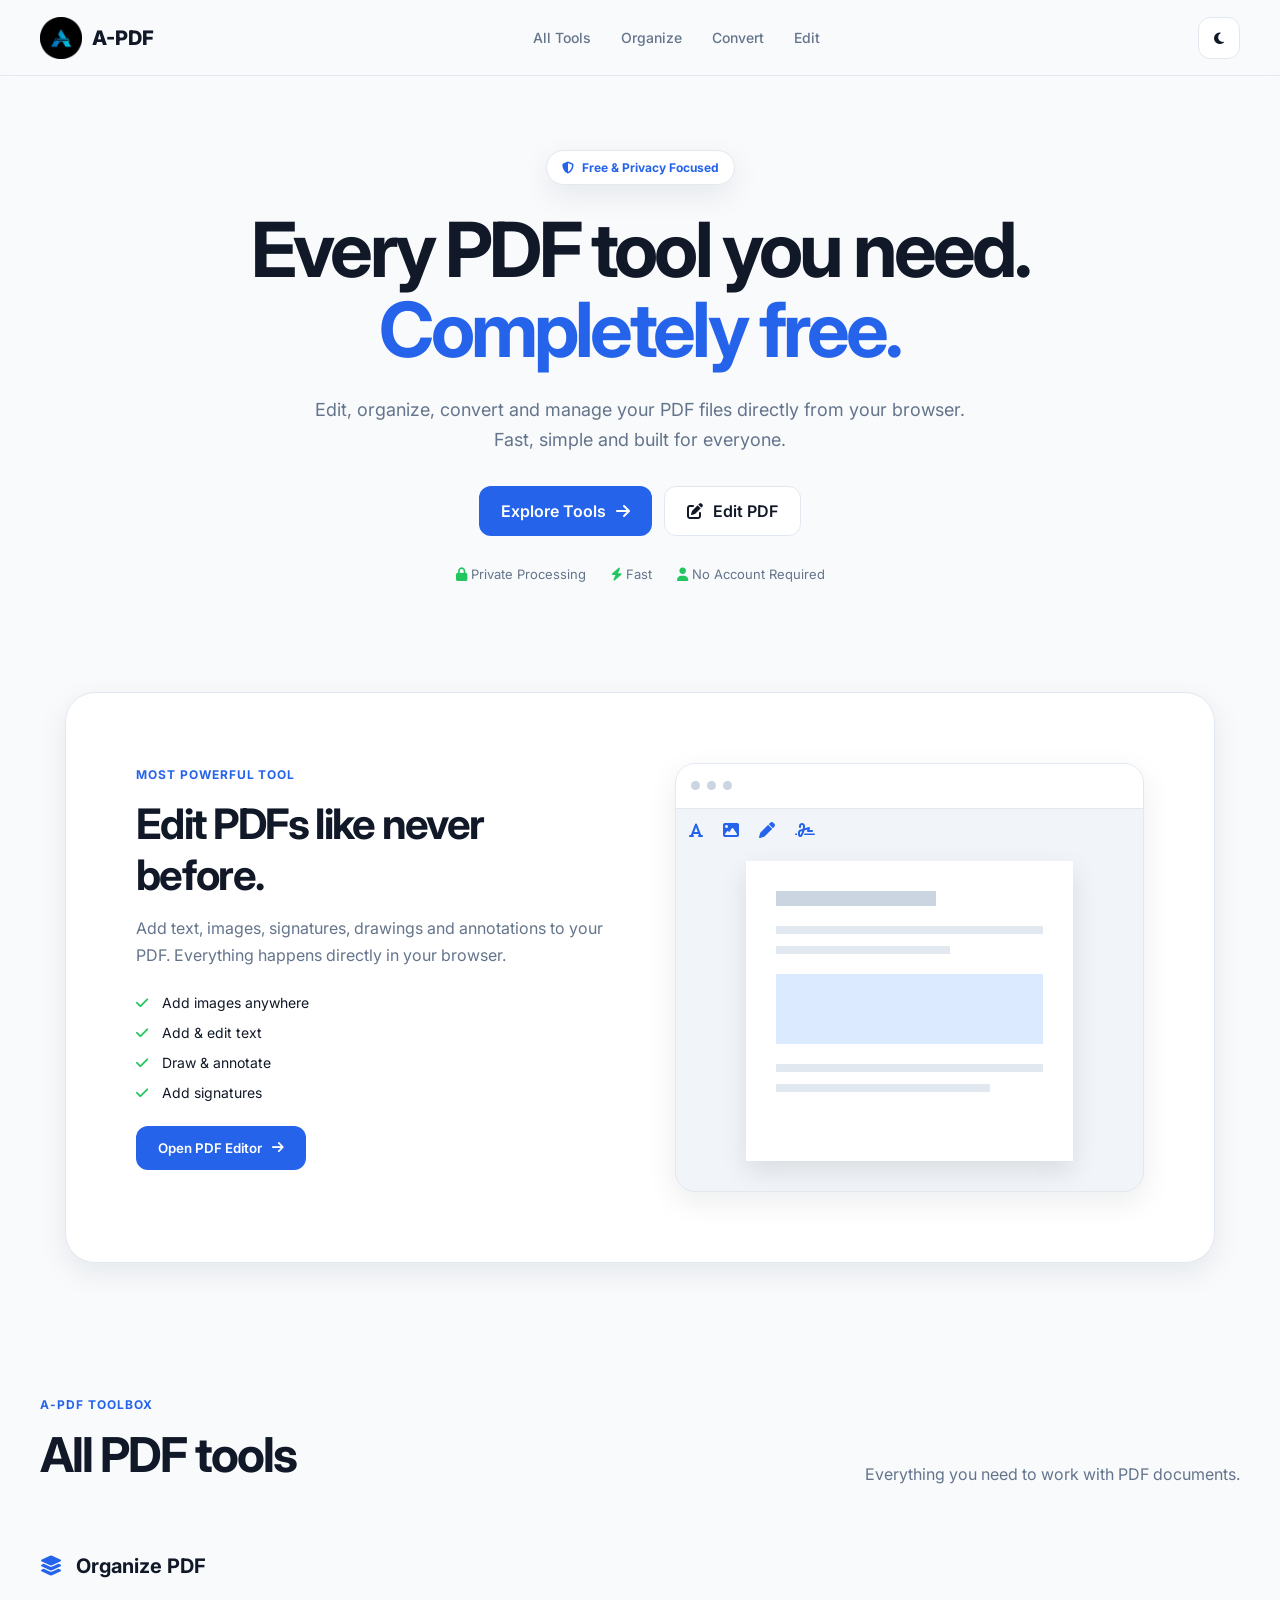
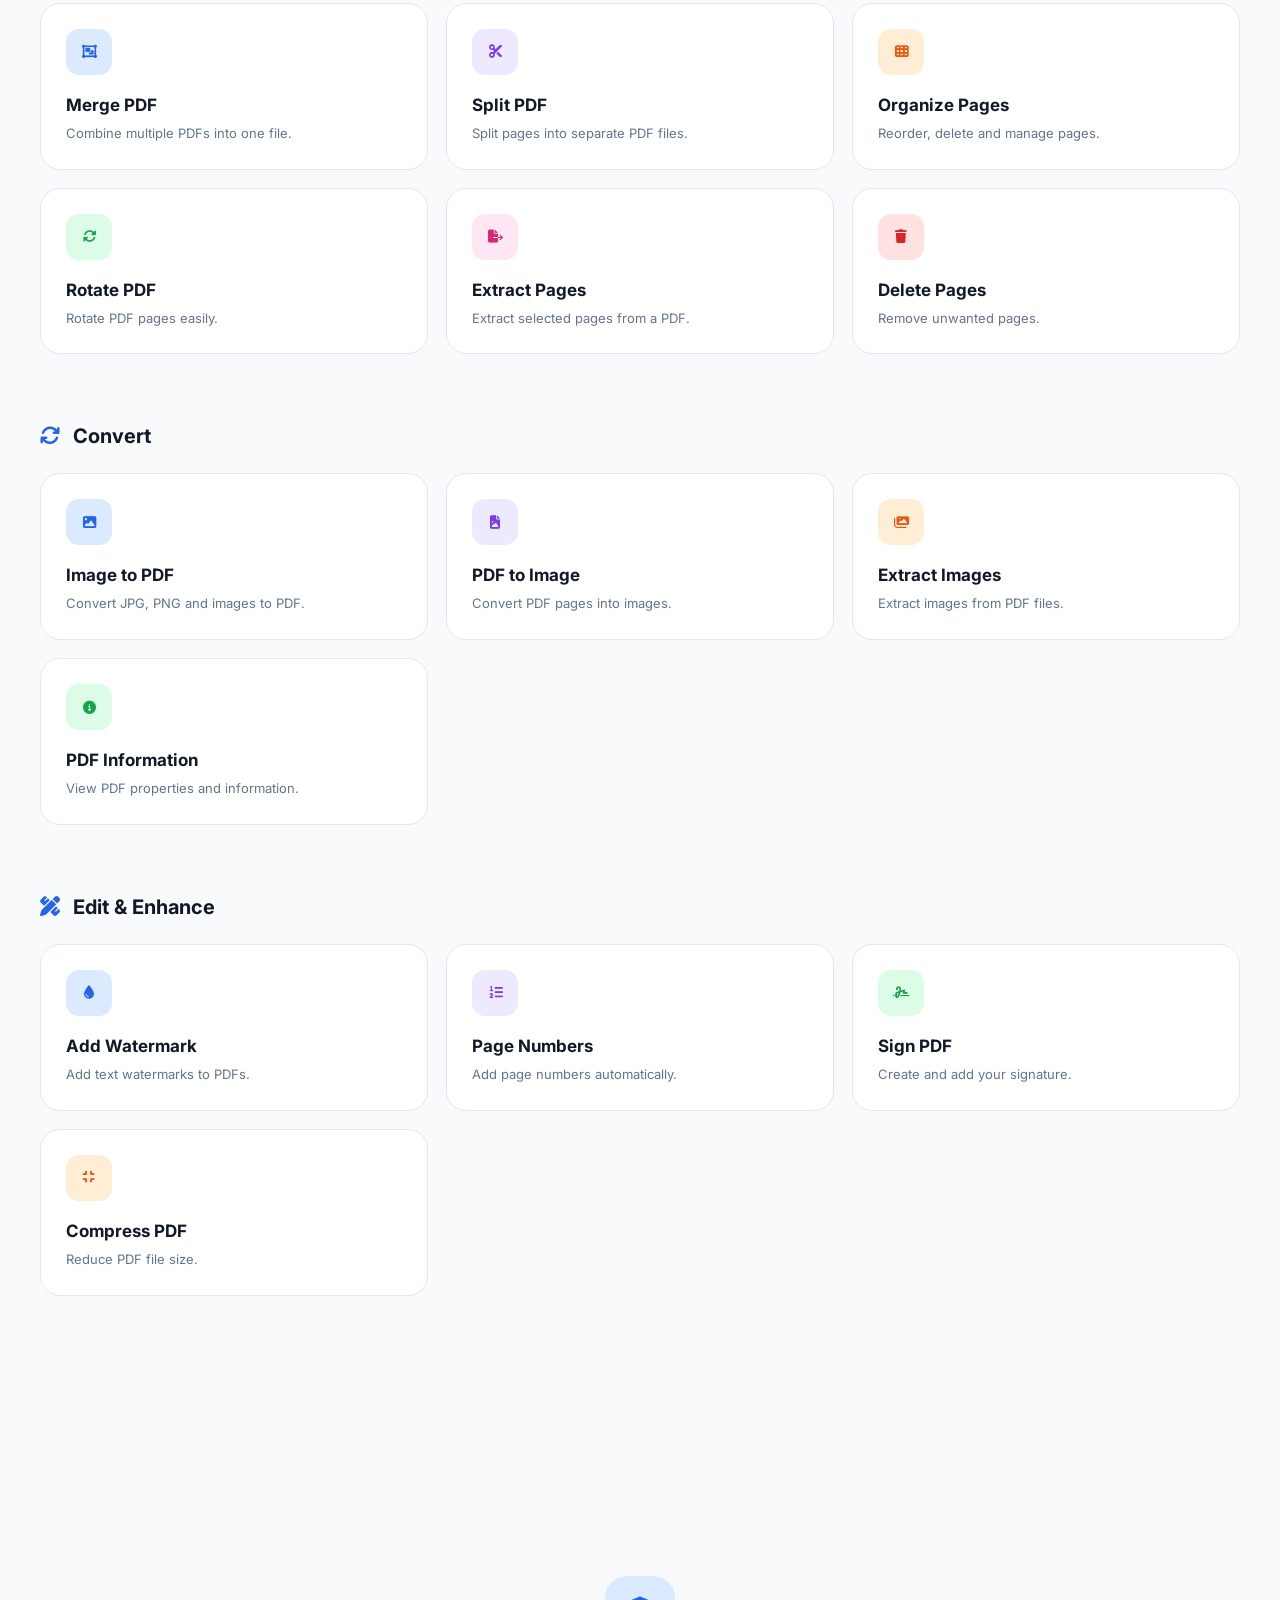
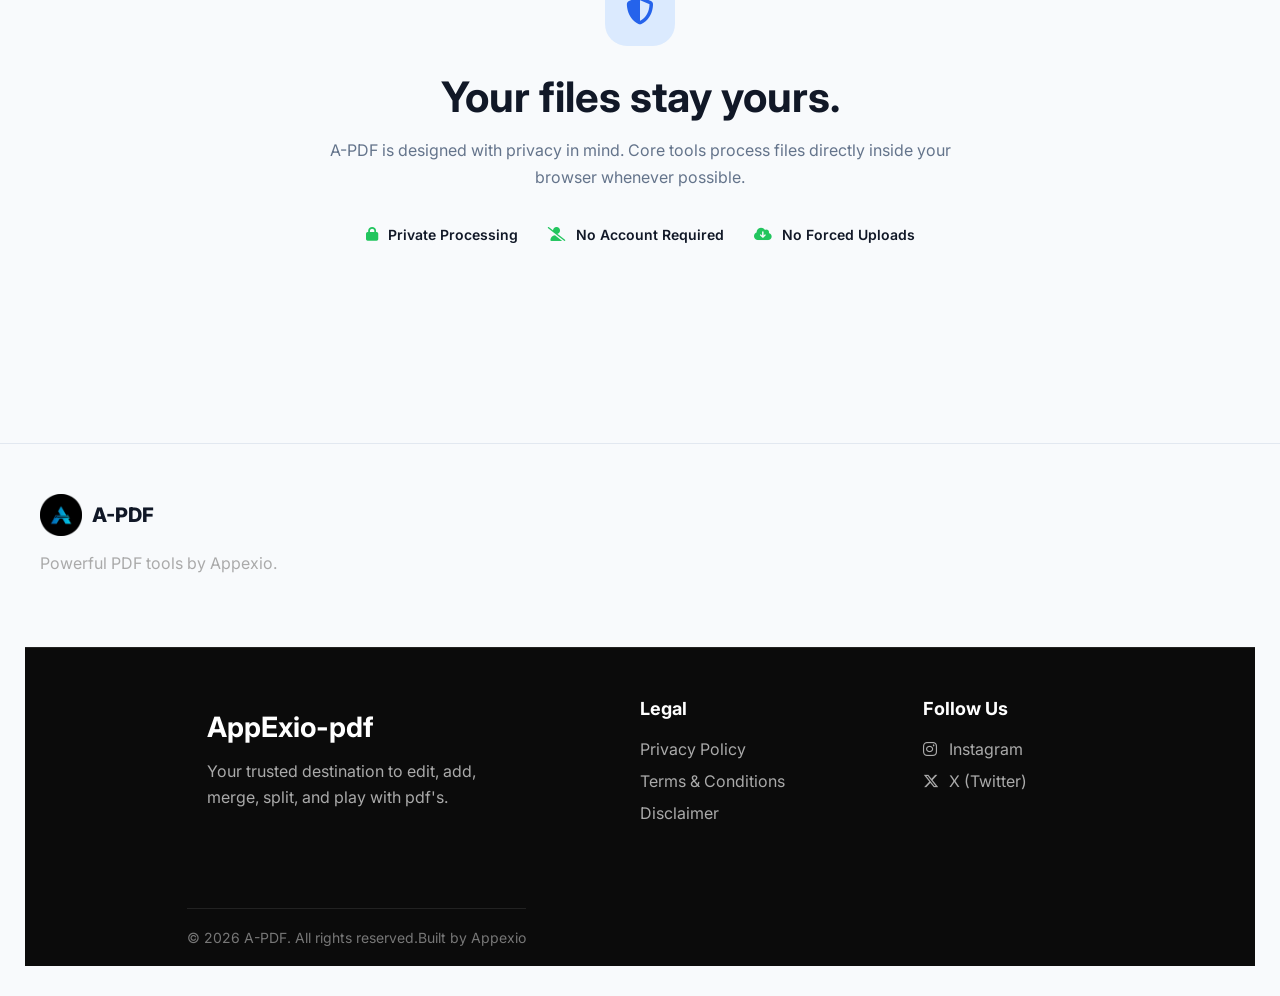
==== index.html @ 7433a139 "Update index.html" ====
<!DOCTYPE html>
<html lang="en">
<head>
  <meta charset="UTF-8">
  <meta name="viewport" content="width=device-width, initial-scale=1.0">

  <title>A-PDF — Free Online PDF Tools</title>
  <link rel="icon" type="image/png" href="logo.png">
  <meta name="description" content="A-PDF by Appexio. Free, fast and private PDF tools to edit, merge, split, convert and organize PDFs.A fully organized and optimized free pdf editor, organize, add, delete pages, merge, extract pdfs.">

  <link rel="preconnect" href="https://fonts.googleapis.com">
  <link rel="preconnect" href="https://fonts.gstatic.com" crossorigin>
  <link href="https://fonts.googleapis.com/css2?family=Inter:wght@400;500;600;700;800&display=swap" rel="stylesheet">

  <link rel="stylesheet" href="style.css">

  <!-- Icons -->
  <link rel="stylesheet"
    href="https://cdnjs.cloudflare.com/ajax/libs/font-awesome/6.5.2/css/all.min.css">
</head>

<body>

  <!-- NAVBAR -->
  <header class="navbar">
    <a href="#" class="logo">
      <img src="logo.png" alt="A-PDF Logo" class="logo-image">
     <span>A-PDF</span>
    </a>

    <nav class="nav-links">
      <a href="#tools">All Tools</a>
      <a href="#organize">Organize</a>
      <a href="#convert">Convert</a>
      <a href="#edit">Edit</a>
    </nav>

    <button class="theme-btn" id="themeBtn" aria-label="Toggle theme">
      <i class="fa-solid fa-moon"></i>
    </button>
  </header>


  <!-- HERO -->
  <main>

    <section class="hero">
      <div class="hero-badge">
        <i class="fa-solid fa-shield-halved"></i>
        Free & Privacy Focused
      </div>

      <h1>Every PDF tool you need.<br><span>Completely free.</span></h1>

      <p>
        Edit, organize, convert and manage your PDF files directly from your browser.
        Fast, simple and built for everyone.
      </p>

      <div class="hero-buttons">
        <a href="#tools" class="btn btn-primary">
          Explore Tools <i class="fa-solid fa-arrow-right"></i>
        </a>

        <a href="#editor" class="btn btn-secondary">
          <i class="fa-solid fa-pen-to-square"></i>
          Edit PDF
        </a>
      </div>

      <div class="trust-row">
        <span><i class="fa-solid fa-lock"></i> Private Processing</span>
        <span><i class="fa-solid fa-bolt"></i> Fast</span>
        <span><i class="fa-solid fa-user"></i> No Account Required</span>
      </div>
    </section>


    <!-- FEATURED EDITOR -->
    <section class="featured" id="editor">

      <div class="featured-content">
        <div class="section-tag">MOST POWERFUL TOOL</div>

        <h2>Edit PDFs like never before.</h2>

        <p>
          Add text, images, signatures, drawings and annotations to your PDF.
          Everything happens directly in your browser.
        </p>

        <ul>
          <li><i class="fa-solid fa-check"></i> Add images anywhere</li>
          <li><i class="fa-solid fa-check"></i> Add & edit text</li>
          <li><i class="fa-solid fa-check"></i> Draw & annotate</li>
          <li><i class="fa-solid fa-check"></i> Add signatures</li>
        </ul>

        <button class="btn btn-primary tool-button" data-tool="editor">
          Open PDF Editor
          <i class="fa-solid fa-arrow-right"></i>
        </button>
      </div>

      <div class="editor-preview">
        <div class="fake-window">
          <div class="window-top">
            <span></span><span></span><span></span>
          </div>

          <div class="fake-toolbar">
            <i class="fa-solid fa-font"></i>
            <i class="fa-solid fa-image"></i>
            <i class="fa-solid fa-pen"></i>
            <i class="fa-solid fa-signature"></i>
          </div>

          <div class="fake-paper">
            <div class="paper-title"></div>
            <div class="paper-line"></div>
            <div class="paper-line short"></div>
            <div class="fake-image"></div>
            <div class="paper-line"></div>
            <div class="paper-line medium"></div>
          </div>
        </div>
      </div>

    </section>


    <!-- ALL TOOLS -->
    <section class="tools-section" id="tools">

      <div class="section-heading">
        <div>
          <div class="section-tag">A-PDF TOOLBOX</div>
          <h2>All PDF tools</h2>
        </div>

        <p>Everything you need to work with PDF documents.</p>
      </div>


      <!-- ORGANIZE -->
      <div class="tool-category" id="organize">
        <h3><i class="fa-solid fa-layer-group"></i> Organize PDF</h3>

        <div class="tools-grid">

          <button class="tool-card" data-tool="merge">
            <div class="tool-icon blue"><i class="fa-solid fa-object-group"></i></div>
            <h4>Merge PDF</h4>
            <p>Combine multiple PDFs into one file.</p>
          </button>

          <button class="tool-card" data-tool="split">
            <div class="tool-icon purple"><i class="fa-solid fa-scissors"></i></div>
            <h4>Split PDF</h4>
            <p>Split pages into separate PDF files.</p>
          </button>

          <button class="tool-card" data-tool="organize">
            <div class="tool-icon orange"><i class="fa-solid fa-table-cells"></i></div>
            <h4>Organize Pages</h4>
            <p>Reorder, delete and manage pages.</p>
          </button>

          <button class="tool-card" data-tool="rotate">
            <div class="tool-icon green"><i class="fa-solid fa-rotate"></i></div>
            <h4>Rotate PDF</h4>
            <p>Rotate PDF pages easily.</p>
          </button>

          <button class="tool-card" data-tool="extract">
            <div class="tool-icon pink"><i class="fa-solid fa-file-export"></i></div>
            <h4>Extract Pages</h4>
            <p>Extract selected pages from a PDF.</p>
          </button>

          <button class="tool-card" data-tool="delete">
            <div class="tool-icon red"><i class="fa-solid fa-trash"></i></div>
            <h4>Delete Pages</h4>
            <p>Remove unwanted pages.</p>
          </button>

        </div>
      </div>


      <!-- CONVERT -->
      <div class="tool-category" id="convert">
        <h3><i class="fa-solid fa-arrows-rotate"></i> Convert</h3>

        <div class="tools-grid">

          <button class="tool-card" data-tool="images-to-pdf">
            <div class="tool-icon blue"><i class="fa-solid fa-image"></i></div>
            <h4>Image to PDF</h4>
            <p>Convert JPG, PNG and images to PDF.</p>
          </button>

          <button class="tool-card" data-tool="pdf-to-image">
            <div class="tool-icon purple"><i class="fa-solid fa-file-image"></i></div>
            <h4>PDF to Image</h4>
            <p>Convert PDF pages into images.</p>
          </button>

          <button class="tool-card" data-tool="extract-images">
            <div class="tool-icon orange"><i class="fa-solid fa-images"></i></div>
            <h4>Extract Images</h4>
            <p>Extract images from PDF files.</p>
          </button>

          <button class="tool-card" data-tool="metadata">
            <div class="tool-icon green"><i class="fa-solid fa-circle-info"></i></div>
            <h4>PDF Information</h4>
            <p>View PDF properties and information.</p>
          </button>

        </div>
      </div>


      <!-- EDIT -->
      <div class="tool-category" id="edit">
        <h3><i class="fa-solid fa-pen-ruler"></i> Edit & Enhance</h3>

        <div class="tools-grid">

          <button class="tool-card" data-tool="watermark">
            <div class="tool-icon blue"><i class="fa-solid fa-droplet"></i></div>
            <h4>Add Watermark</h4>
            <p>Add text watermarks to PDFs.</p>
          </button>

          <button class="tool-card" data-tool="page-numbers">
            <div class="tool-icon purple"><i class="fa-solid fa-list-ol"></i></div>
            <h4>Page Numbers</h4>
            <p>Add page numbers automatically.</p>
          </button>

          <button class="tool-card" data-tool="sign">
            <div class="tool-icon green"><i class="fa-solid fa-signature"></i></div>
            <h4>Sign PDF</h4>
            <p>Create and add your signature.</p>
          </button>

          <button class="tool-card" data-tool="compress">
            <div class="tool-icon orange"><i class="fa-solid fa-compress"></i></div>
            <h4>Compress PDF</h4>
            <p>Reduce PDF file size.</p>
          </button>

        </div>
      </div>

    </section>


    <!-- PRIVACY -->
    <section class="privacy">

      <div class="privacy-icon">
        <i class="fa-solid fa-shield-halved"></i>
      </div>

      <h2>Your files stay yours.</h2>

      <p>
        A-PDF is designed with privacy in mind. Core tools process files
        directly inside your browser whenever possible.
      </p>

      <div class="privacy-items">
        <div>
          <i class="fa-solid fa-lock"></i>
          <span>Private Processing</span>
        </div>

        <div>
          <i class="fa-solid fa-user-slash"></i>
          <span>No Account Required</span>
        </div>

        <div>
          <i class="fa-solid fa-cloud-arrow-down"></i>
          <span>No Forced Uploads</span>
        </div>
      </div>

    </section>


  </main>


  <!-- FOOTER -->
  <footer>

    <div class="footer-brand">
      <div class="logo">
        <img src="logo.png" alt="A-PDF Logo" class="logo-image">
     <span>A-PDF</span>
      </div>

      <p>Powerful PDF tools by Appexio.</p>
    </div>

    <footer class="site-footer">
  <div class="footer-container">

    <!-- Brand -->
    <div class="footer-brand">
      <h2>AppExio-pdf</h2>
      <p>Your trusted destination to edit, add, merge, split, and play with pdf's.</p>
    </div>

    <!-- Legal -->
    <div class="footer-column">
      <h3>Legal</h3>
      <a href="privacy.html">Privacy Policy</a>
      <a href="terms.html">Terms & Conditions</a>
      <a href="disclaimer.html">Disclaimer</a>
    </div>

    <!-- Social -->
    <div class="footer-column">
      <h3>Follow Us</h3>
      <a href="https://instagram.com/appexio.web" target="_blank">
        <i class="fa-brands fa-instagram"></i> Instagram
      </a>

      <a href="https://x.com/appexioweb" target="_blank">
        <i class="fa-brands fa-x-twitter"></i> X (Twitter)
      </a>
      
    </div>

    <div class="footer-bottom">
      <span>© 2026 A-PDF. All rights reserved.</span>
      <span>Built by Appexio</span>
    </div>

  </footer>
  

  <script src="script.js"></script>

    <style>/* =========================
   FOOTER
========================= */

.site-footer {
  background: #0b0b0b;
  color: white;
  padding: 50px 8% 20px;
  margin-top: 70px;
  border-top: 1px solid #222;
}

.footer-container {
  display: grid;
  grid-template-columns: 2fr 1fr 1fr;
  gap: 50px;
  max-width: 1200px;
  margin: auto;
}

.footer-brand h2 {
  font-size: 28px;
  margin-bottom: 12px;
}

.footer-brand p {
  color: #aaa;
  line-height: 1.6;
  max-width: 300px;
}

.footer-column {
  display: flex;
  flex-direction: column;
  gap: 12px;
}

.footer-column h3 {
  font-size: 18px;
  margin-bottom: 8px;
}

.footer-column a {
  color: #aaa;
  text-decoration: none;
  transition: 0.3s;
}

.footer-column a:hover {
  color: #ffffff;
  transform: translateX(4px);
}

.footer-column i {
  width: 22px;
}

.footer-bottom {
  border-top: 1px solid #222;
  margin-top: 35px;
  padding-top: 20px;
  text-align: center;
  color: #777;
  font-size: 14px;
}

/* Mobile Responsive */
@media (max-width: 768px) {
  .site-footer {
    padding: 40px 25px 20px;
  }

  .footer-container {
    grid-template-columns: 1fr;
    gap: 35px;
  }
}
    </style>

</body>
</html>
---- style.css ----
:root {
  --bg: #f8fafc;
  --surface: #ffffff;
  --surface-2: #f1f5f9;
  --text: #111827;
  --muted: #64748b;
  --border: #e2e8f0;
  --primary: #2563eb;
  --primary-dark: #1d4ed8;
  --shadow: 0 10px 30px rgba(15, 23, 42, 0.08);
}

.logo-image {
  width: 42px;
  height: 42px;
  object-fit: contain;
  display: block;
  border-radius: 10px;
}

body.dark {
  --bg: #0b1120;
  --surface: #111827;
  --surface-2: #172033;
  --text: #f8fafc;
  --muted: #94a3b8;
  --border: #263244;
  --primary: #3b82f6;
  --primary-dark: #2563eb;
  --shadow: 0 10px 30px rgba(0, 0, 0, 0.25);
}

* {
  margin: 0;
  padding: 0;
  box-sizing: border-box;
}

html {
  scroll-behavior: smooth;
}

body {
  font-family: "Inter", sans-serif;
  background: var(--bg);
  color: var(--text);
  transition: 0.3s;
}

button,
a {
  font-family: inherit;
}

button {
  cursor: pointer;
}

/* NAVBAR */

/* FIXED NAVBAR */

.navbar {
  position: fixed;
  top: 0;
  left: 0;
  width: 100%;
  height: 76px;
  display: flex;
  align-items: center;
  justify-content: space-between;

  padding: 0 max(25px, calc((100% - 1200px) / 2));

  background: rgba(248, 250, 252, 0.85);
  backdrop-filter: blur(15px);
  -webkit-backdrop-filter: blur(15px);

  border-bottom: 1px solid var(--border);
  z-index: 9999;

  transition: background 0.3s ease;
}

body.dark .navbar {
  background: rgba(11, 17, 32, 0.85);
}

.logo {
  display: flex;
  align-items: center;
  gap: 10px;
  text-decoration: none;
  color: var(--text);
  font-size: 20px;
  font-weight: 800;
}

.logo-icon {
  width: 38px;
  height: 38px;
  display: grid;
  place-items: center;
  border-radius: 11px;
  background: var(--primary);
  color: white;
  font-weight: 800;
}

.nav-links {
  display: flex;
  gap: 30px;
}

.nav-links a {
  text-decoration: none;
  color: var(--muted);
  font-size: 14px;
  font-weight: 500;
}

.nav-links a:hover {
  color: var(--primary);
}

.theme-btn {
  width: 42px;
  height: 42px;
  border-radius: 12px;
  border: 1px solid var(--border);
  background: var(--surface);
  color: var(--text);
}

/* HERO */

.hero {
  max-width: 900px;
  margin: auto;
  padding: 150px 25px 110px;
  text-align: center;
}

.hero-badge,
.section-tag {
  display: inline-flex;
  align-items: center;
  gap: 8px;
  color: var(--primary);
  font-size: 12px;
  font-weight: 700;
  letter-spacing: 0.08em;
}

.hero-badge {
  padding: 9px 15px;
  border: 1px solid var(--border);
  background: var(--surface);
  border-radius: 100px;
  letter-spacing: 0;
  box-shadow: var(--shadow);
}

.hero h1 {
  font-size: clamp(42px, 7vw, 76px);
  line-height: 1.05;
  margin: 25px 0;
  letter-spacing: -0.05em;
}

.hero h1 span {
  color: var(--primary);
}

.hero > p {
  max-width: 650px;
  margin: auto;
  color: var(--muted);
  font-size: 18px;
  line-height: 1.7;
}

.hero-buttons {
  display: flex;
  justify-content: center;
  gap: 12px;
  margin-top: 30px;
}

.btn {
  padding: 14px 22px;
  border-radius: 12px;
  border: none;
  text-decoration: none;
  font-weight: 600;
  display: inline-flex;
  align-items: center;
  gap: 10px;
}

.btn-primary {
  background: var(--primary);
  color: white;
}

.btn-primary:hover {
  background: var(--primary-dark);
  transform: translateY(-2px);
}

.btn-secondary {
  background: var(--surface);
  border: 1px solid var(--border);
  color: var(--text);
}

.trust-row {
  display: flex;
  justify-content: center;
  flex-wrap: wrap;
  gap: 25px;
  margin-top: 30px;
  color: var(--muted);
  font-size: 13px;
}

.trust-row i {
  color: #22c55e;
}

/* FEATURED */

.featured {
  max-width: 1150px;
  margin: auto;
  padding: 70px;
  border-radius: 30px;
  background: var(--surface);
  border: 1px solid var(--border);
  display: grid;
  grid-template-columns: 1fr 1fr;
  gap: 70px;
  box-shadow: var(--shadow);
}

.featured h2 {
  font-size: 42px;
  margin: 15px 0;
  letter-spacing: -0.04em;
}

.featured p {
  color: var(--muted);
  line-height: 1.7;
}

.featured ul {
  list-style: none;
  margin: 25px 0;
}

.featured li {
  margin: 13px 0;
  font-size: 14px;
}

.featured li i {
  color: #22c55e;
  margin-right: 10px;
}

.fake-window {
  border-radius: 20px;
  overflow: hidden;
  border: 1px solid var(--border);
  background: var(--surface-2);
  box-shadow: var(--shadow);
}

.window-top {
  height: 45px;
  display: flex;
  align-items: center;
  gap: 7px;
  padding-left: 15px;
  background: var(--surface);
  border-bottom: 1px solid var(--border);
}

.window-top span {
  width: 9px;
  height: 9px;
  border-radius: 50%;
  background: #cbd5e1;
}

.fake-toolbar {
  padding: 13px;
  display: flex;
  gap: 20px;
  color: var(--primary);
}

.fake-paper {
  width: 70%;
  height: 300px;
  margin: 10px auto 30px;
  padding: 30px;
  background: white;
  box-shadow: 0 10px 25px rgba(0,0,0,.1);
}

.paper-title {
  height: 15px;
  width: 60%;
  background: #cbd5e1;
  margin-bottom: 20px;
}

.paper-line {
  height: 8px;
  background: #e2e8f0;
  margin: 12px 0;
}

.short {
  width: 65%;
}

.medium {
  width: 80%;
}

.fake-image {
  height: 70px;
  width: 100%;
  margin: 20px 0;
  background: #dbeafe;
}

/* TOOLS */

.tools-section {
  max-width: 1250px;
  margin: auto;
  padding: 130px 25px;
}

.section-heading {
  display: flex;
  justify-content: space-between;
  align-items: end;
  margin-bottom: 70px;
}

.section-heading h2 {
  font-size: 48px;
  margin-top: 12px;
  letter-spacing: -0.04em;
}

.section-heading p {
  color: var(--muted);
}

.tool-category {
  margin-bottom: 70px;
}

.tool-category > h3 {
  font-size: 20px;
  margin-bottom: 25px;
}

.tool-category > h3 i {
  color: var(--primary);
  margin-right: 8px;
}

.tools-grid {
  display: grid;
  grid-template-columns: repeat(3, 1fr);
  gap: 18px;
}

.tool-card {
  text-align: left;
  padding: 25px;
  border-radius: 20px;
  border: 1px solid var(--border);
  background: var(--surface);
  color: var(--text);
  transition: .25s;
}

.tool-card:hover {
  transform: translateY(-5px);
  box-shadow: var(--shadow);
  border-color: var(--primary);
}

.tool-icon {
  width: 46px;
  height: 46px;
  display: grid;
  place-items: center;
  border-radius: 13px;
  margin-bottom: 20px;
}

.blue {
  background: #dbeafe;
  color: #2563eb;
}

.purple {
  background: #ede9fe;
  color: #7c3aed;
}

.orange {
  background: #ffedd5;
  color: #ea580c;
}

.green {
  background: #dcfce7;
  color: #16a34a;
}

.pink {
  background: #fce7f3;
  color: #db2777;
}

.red {
  background: #fee2e2;
  color: #dc2626;
}

.tool-card h4 {
  font-size: 17px;
  margin-bottom: 8px;
}

.tool-card p {
  color: var(--muted);
  line-height: 1.6;
  font-size: 13px;
}

/* PRIVACY */

.privacy {
  max-width: 900px;
  margin: 0 auto 120px;
  padding: 80px 30px;
  text-align: center;
}

.privacy-icon {
  width: 70px;
  height: 70px;
  margin: auto;
  display: grid;
  place-items: center;
  border-radius: 22px;
  background: #dbeafe;
  color: var(--primary);
  font-size: 28px;
}

.privacy h2 {
  font-size: 42px;
  margin: 25px 0 15px;
}

.privacy > p {
  max-width: 650px;
  margin: auto;
  color: var(--muted);
  line-height: 1.7;
}

.privacy-items {
  display: flex;
  justify-content: center;
  flex-wrap: wrap;
  gap: 30px;
  margin-top: 35px;
}

.privacy-items div {
  display: flex;
  gap: 10px;
  align-items: center;
  font-size: 14px;
  font-weight: 600;
}

.privacy-items i {
  color: #22c55e;
}

/* FOOTER */

footer {
  border-top: 1px solid var(--border);
  padding: 50px 25px 30px;
}

.footer-brand,
.footer-bottom {
  max-width: 1200px;
  margin: auto;
}

.footer-brand p {
  color: var(--muted);
  margin-top: 15px;
}

.footer-bottom {
  margin-top: 50px;
  padding-top: 25px;
  border-top: 1px solid var(--border);
  display: flex;
  justify-content: space-between;
  color: var(--muted);
  font-size: 13px;
}

/* MOBILE */

@media (max-width: 850px) {

  .nav-links {
    display: none;
  }

  .hero {
  padding: 120px 25px 110px;
  }

  .hero h1 {
    font-size: 48px;
  }

  .featured {
    margin: 0 18px;
    padding: 35px 25px;
    grid-template-columns: 1fr;
    gap: 40px;
  }

  .featured h2 {
    font-size: 34px;
  }

  .section-heading {
    display: block;
    margin-bottom: 45px;
  }

  .section-heading p {
    margin-top: 15px;
  }

  /* =========================
   FOOTER
========================= */

.site-footer {
  background: #0b0b0b;
  color: white;
  padding: 50px 8% 20px;
  margin-top: 70px;
  border-top: 1px solid #222;
}

.footer-container {
  display: grid;
  grid-template-columns: 2fr 1fr 1fr;
  gap: 50px;
  max-width: 1200px;
  margin: auto;
}

.footer-brand h2 {
  font-size: 28px;
  margin-bottom: 12px;
}

.footer-brand p {
  color: #aaa;
  line-height: 1.6;
  max-width: 300px;
}

.footer-column {
  display: flex;
  flex-direction: column;
  gap: 12px;
}

.footer-column h3 {
  font-size: 18px;
  margin-bottom: 8px;
}

.footer-column a {
  color: #aaa;
  text-decoration: none;
  transition: 0.3s;
}

.footer-column a:hover {
  color: #ffffff;
  transform: translateX(4px);
}

.footer-column i {
  width: 22px;
}

.footer-bottom {
  border-top: 1px solid #222;
  margin-top: 35px;
  padding-top: 20px;
  text-align: center;
  color: #777;
  font-size: 14px;
}

  .tools-grid {
    grid-template-columns: repeat(2, 1fr);
  }

}

@media (max-width: 520px) {

  .navbar {
    padding: 0 18px;
  }

  .hero h1 {
    font-size: 40px;
  }

  .hero > p {
    font-size: 16px;
  }

  .hero-buttons {
    flex-direction: column;
  }

  .hero-buttons .btn {
    justify-content: center;
  }

  .trust-row {
    gap: 12px;
    flex-direction: column;
  }

  .tools-section {
    padding: 90px 18px;
  }

  .section-heading h2 {
    font-size: 38px;
  }

  .tools-grid {
    grid-template-columns: 1fr;
  }

  .tool-card {
    padding: 22px;
  }

  .privacy h2 {
    font-size: 34px;
  }

  .site-footer {
    padding: 40px 25px 20px;
  }

  .footer-container {
    grid-template-columns: 1fr;
    gap: 35px;
  }

  .footer-bottom {
    flex-direction: column;
    gap: 12px;
  }

}
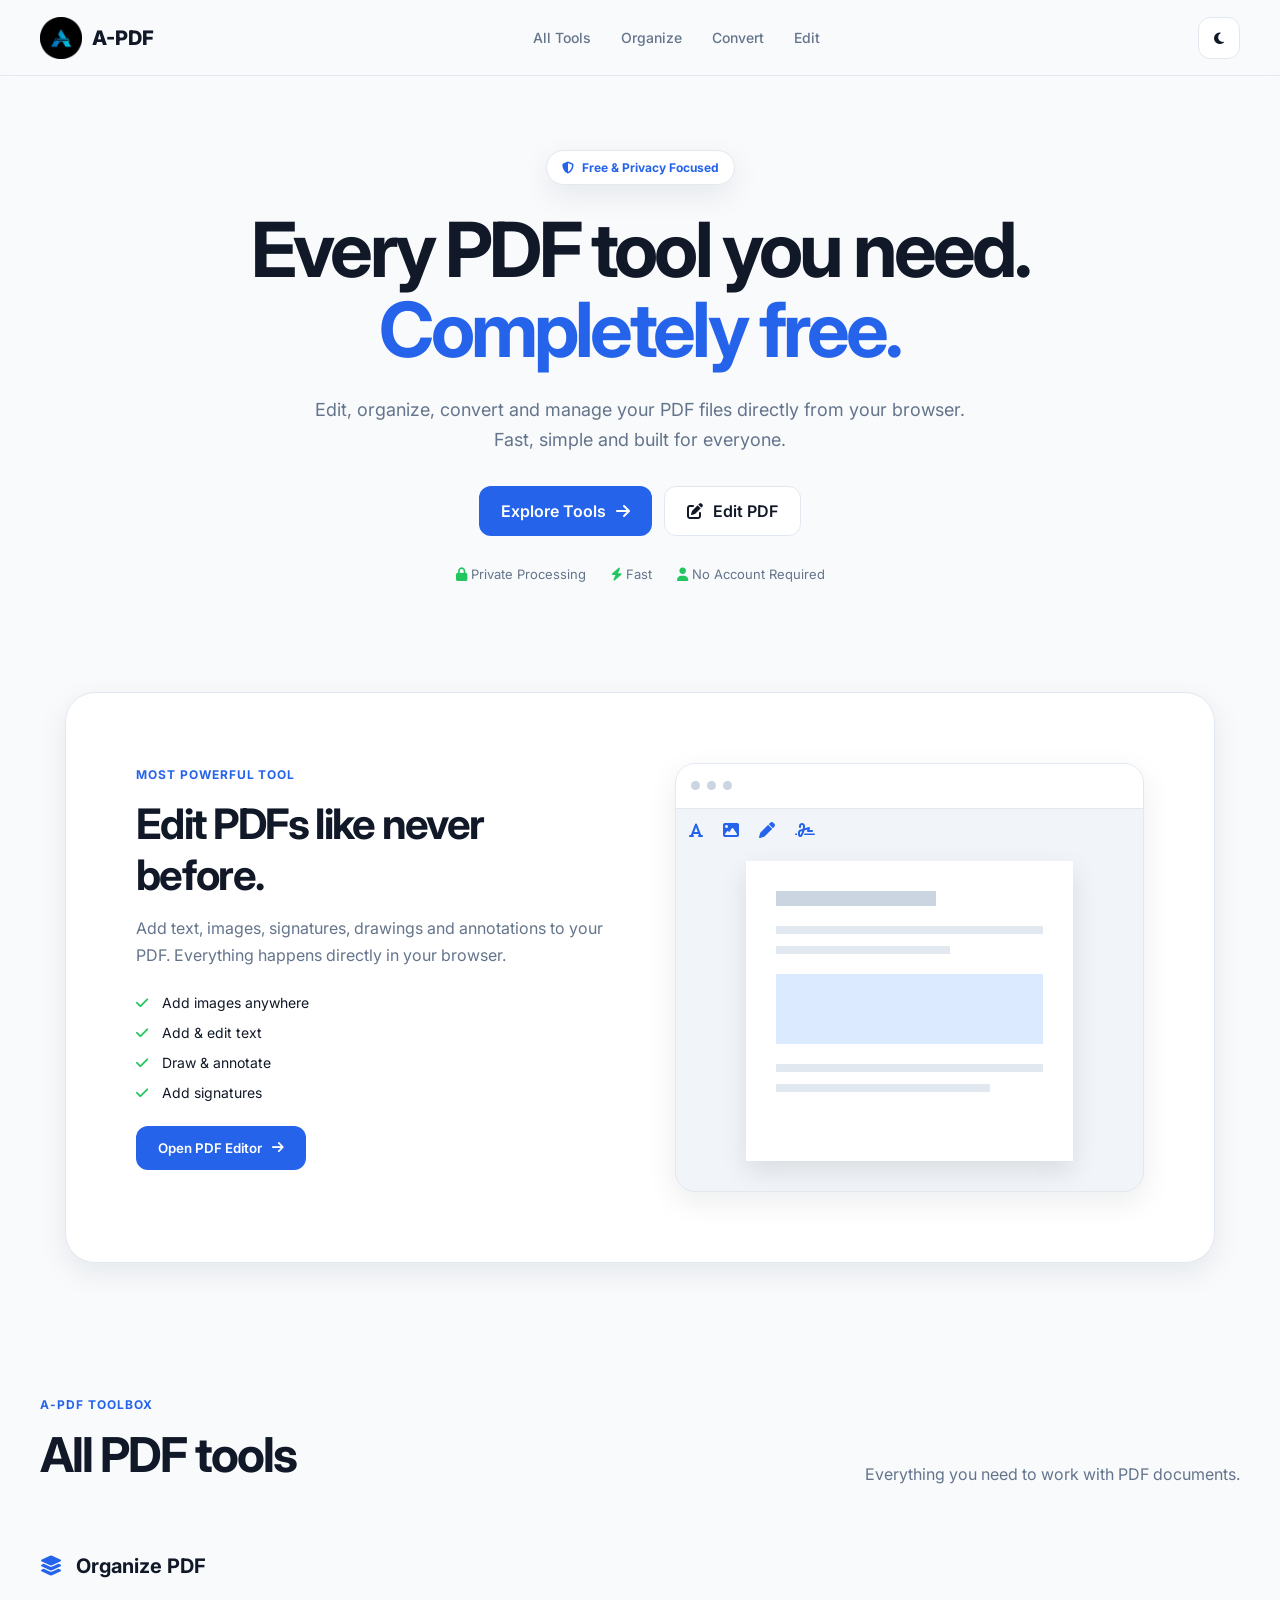
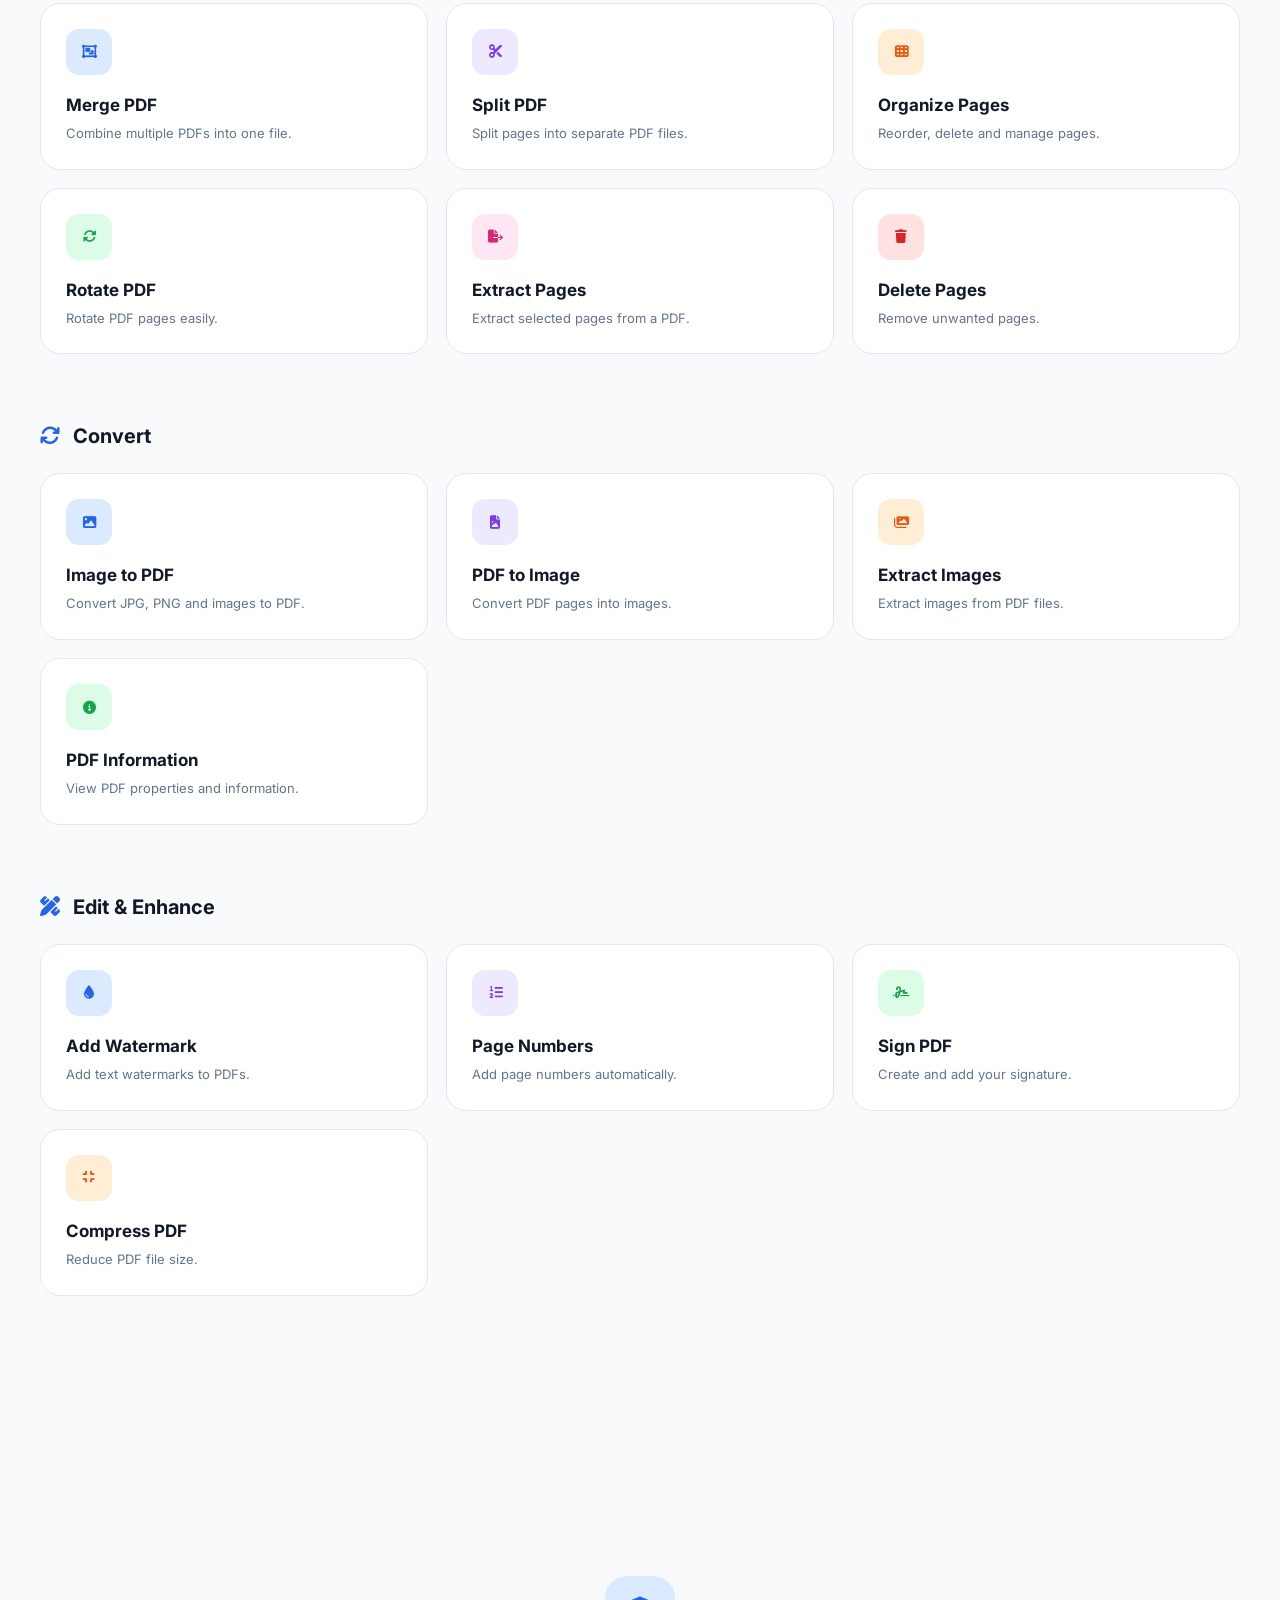
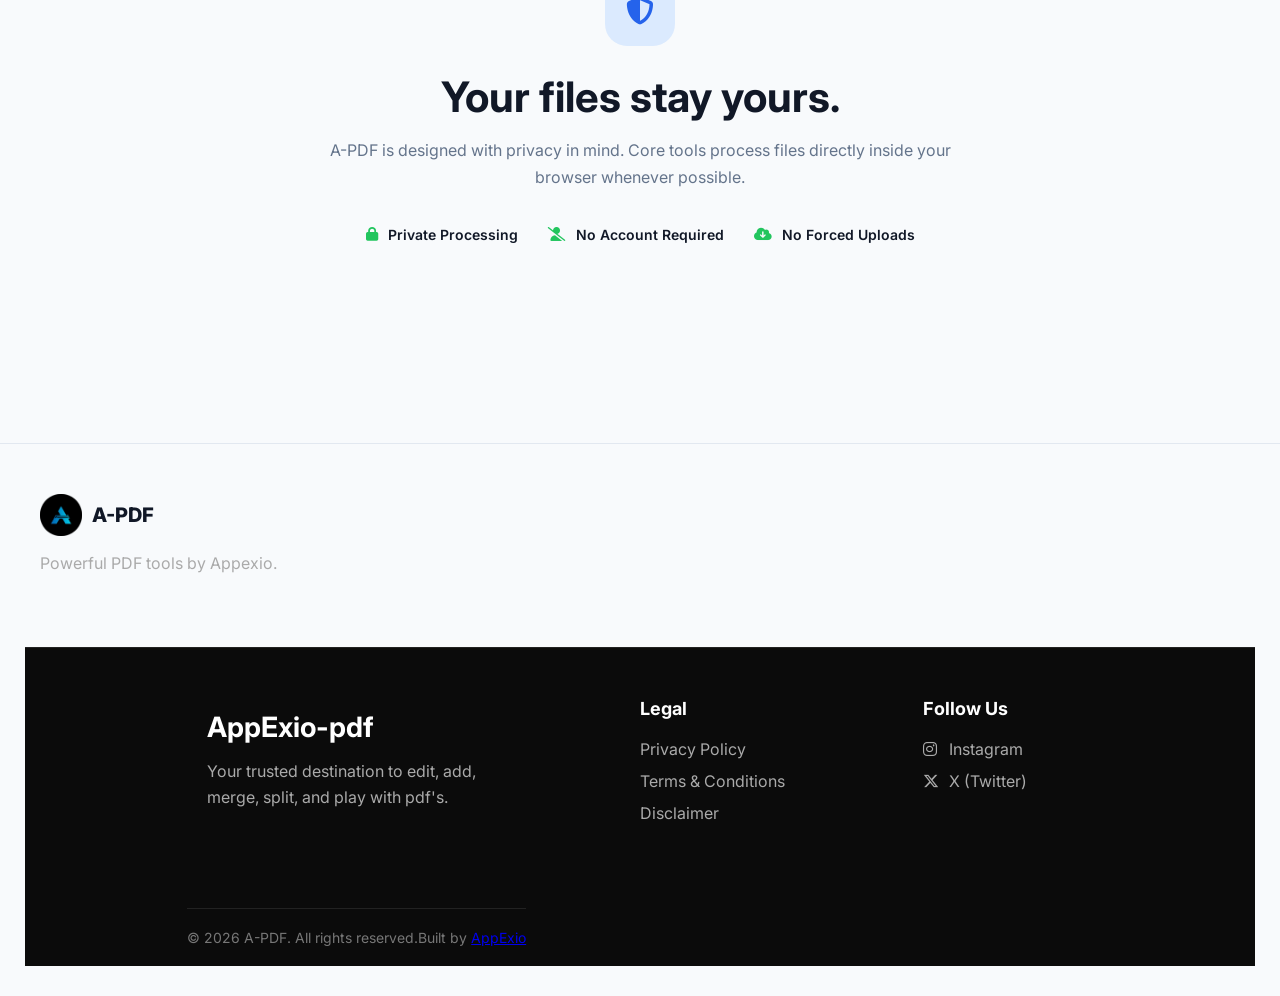
==== commit f421b9b3: "Update index.html" ====
--- a/index.html
+++ b/index.html
@@ -339,7 +339,11 @@
 
     <div class="footer-bottom">
       <span>© 2026 A-PDF. All rights reserved.</span>
-      <span>Built by Appexio</span>
+      <span>Built by <a href="website-name">
+      AppExio
+    </a>
+  </span>
+      
     </div>
 
   </footer>
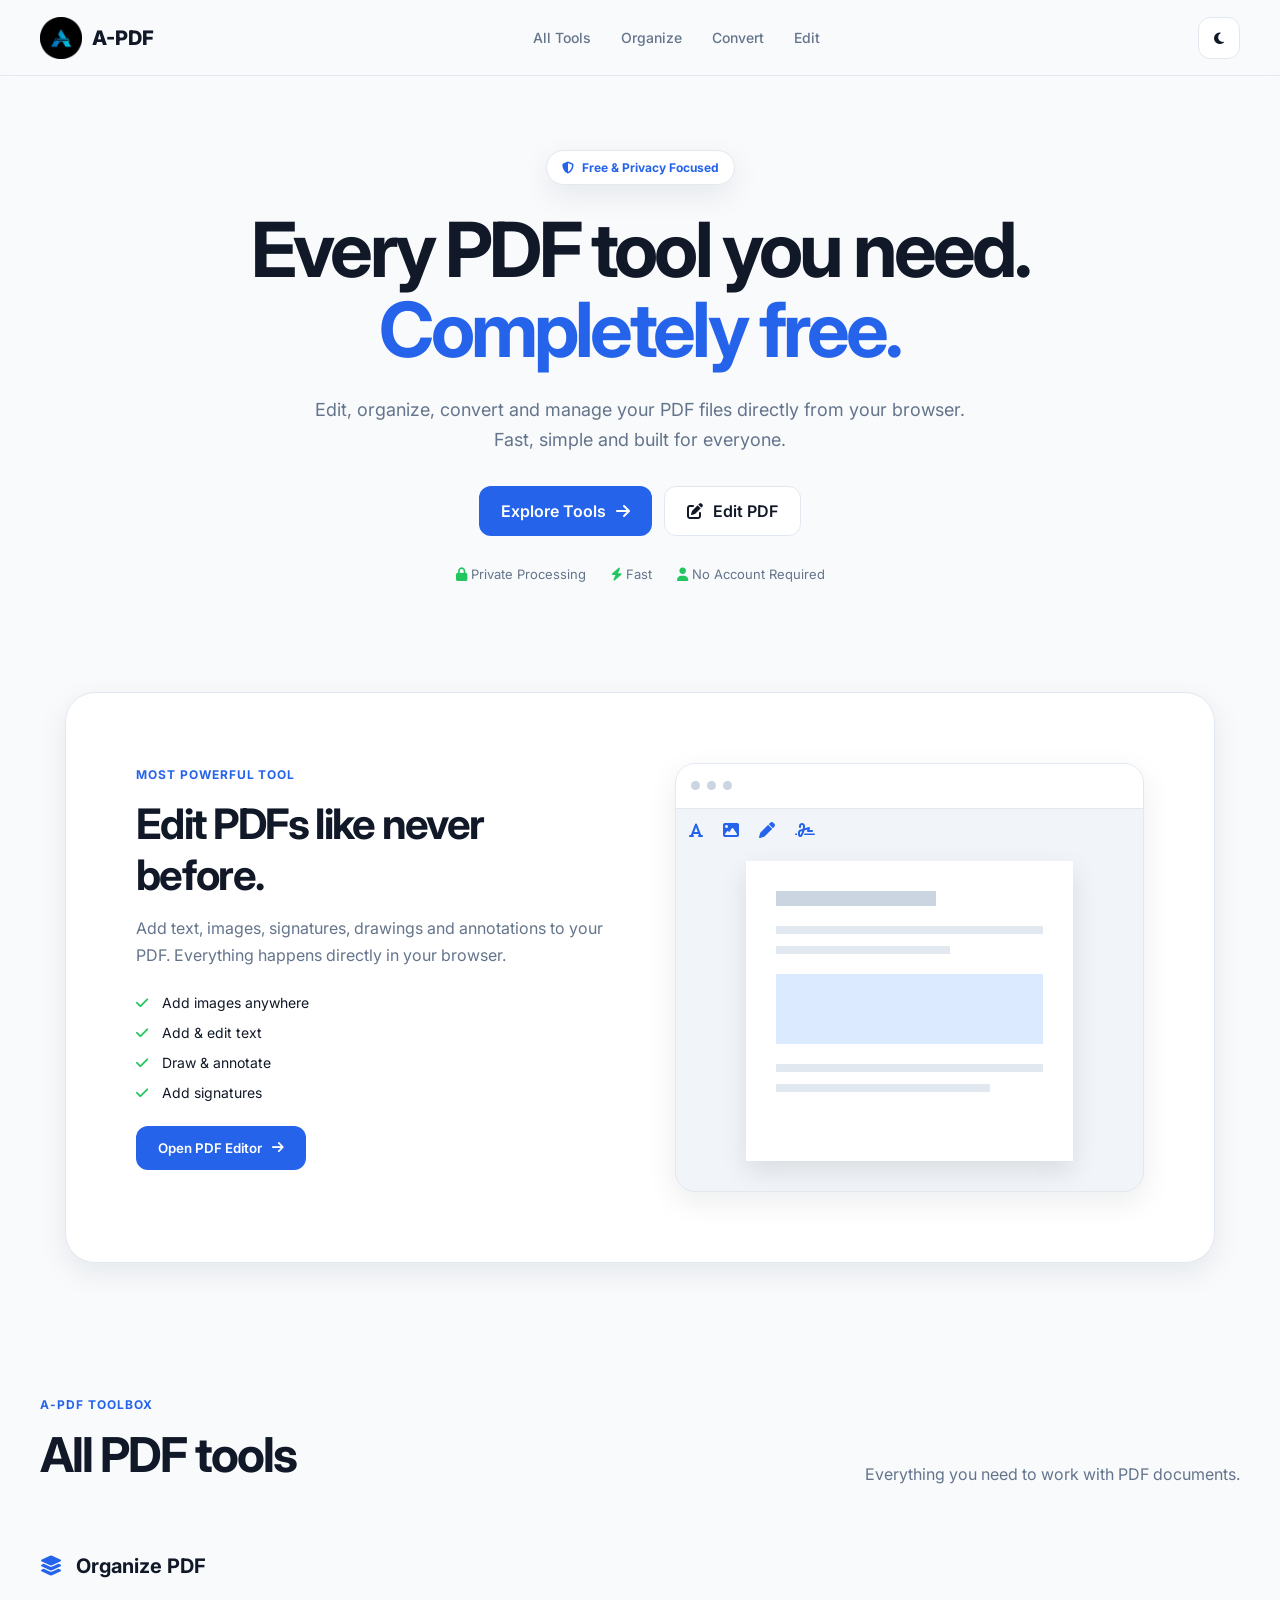
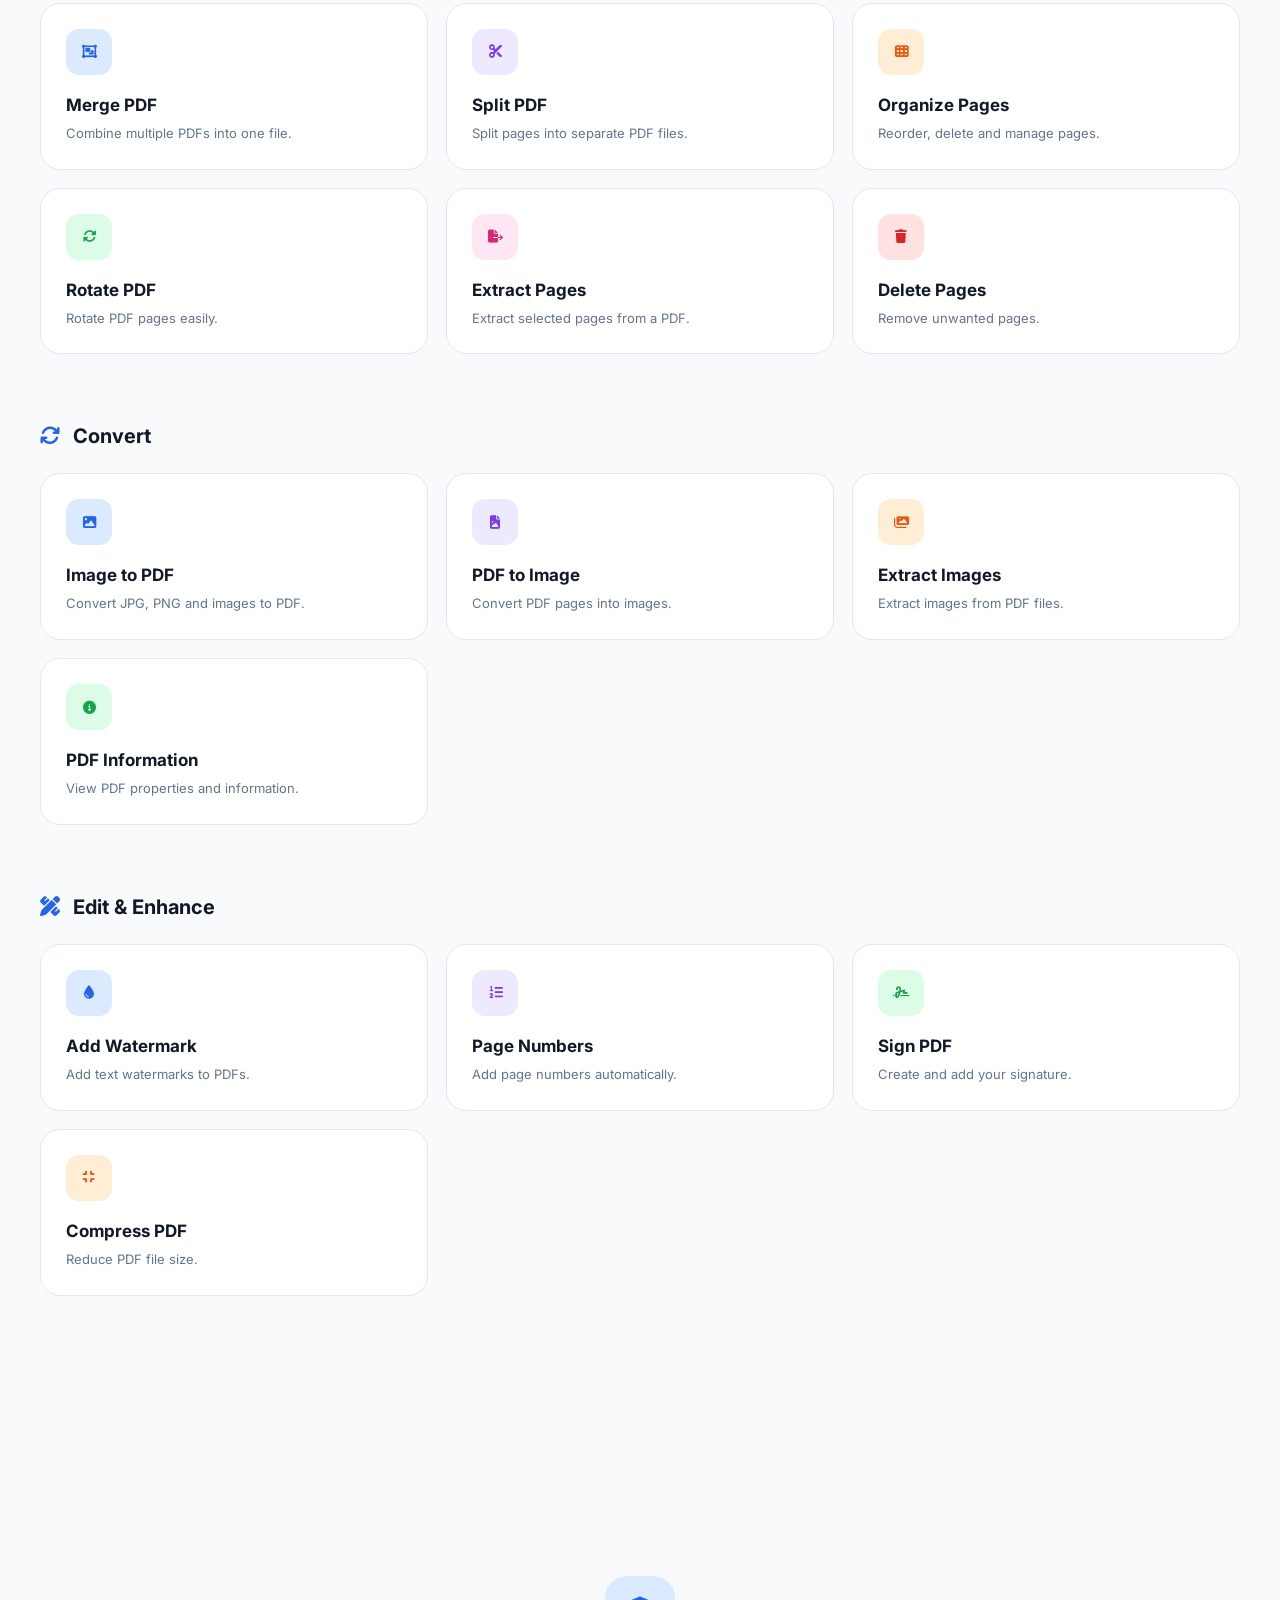
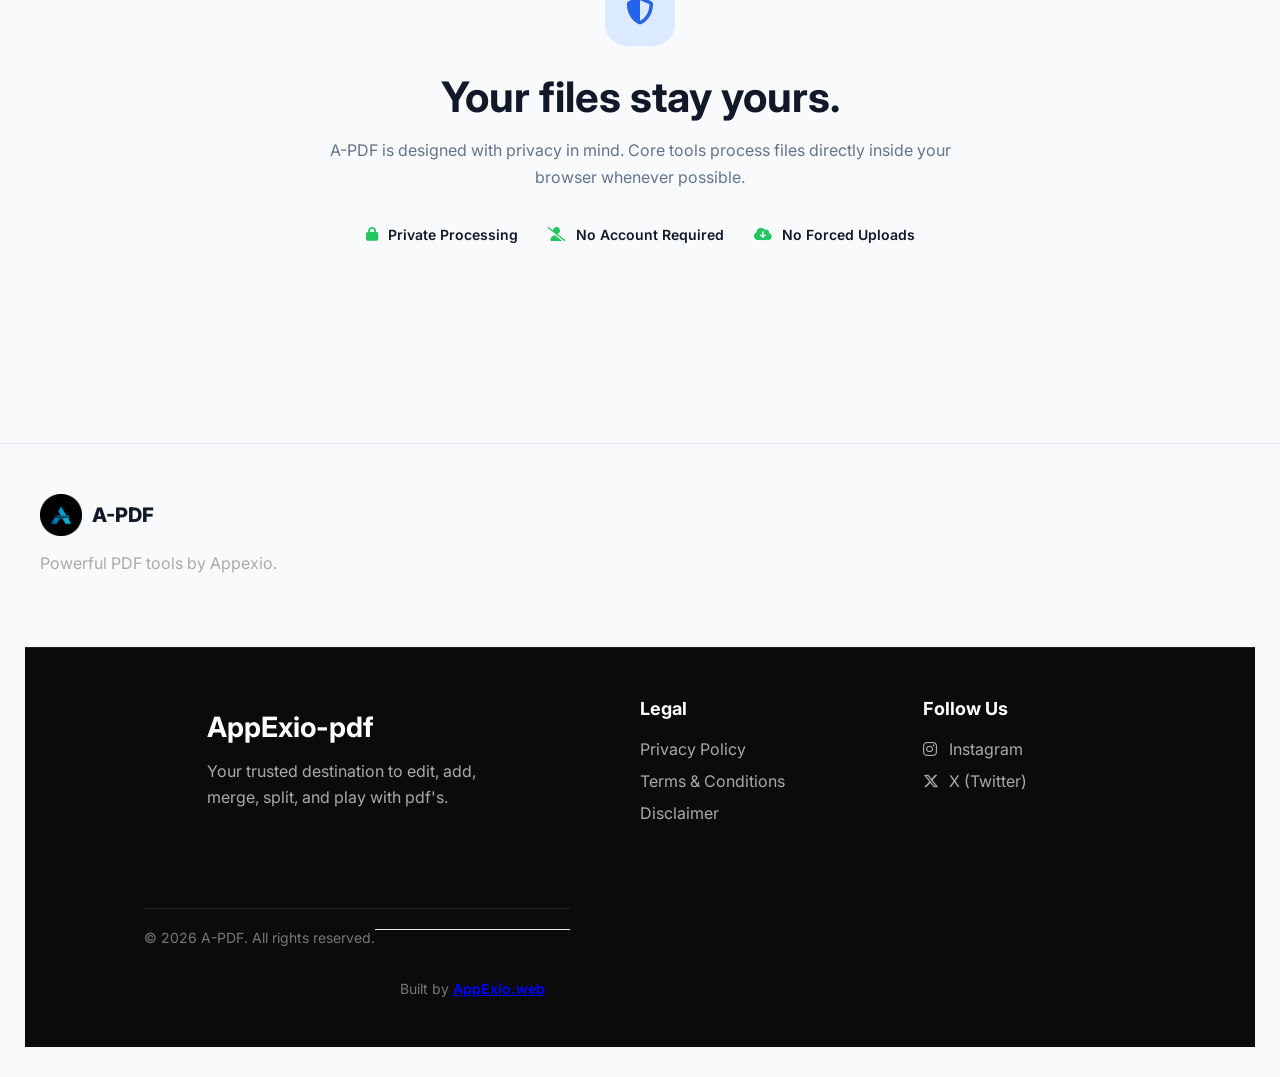
==== commit e845a95f: "Update index.html" ====
--- a/index.html
+++ b/index.html
@@ -339,10 +339,12 @@
 
     <div class="footer-bottom">
       <span>© 2026 A-PDF. All rights reserved.</span>
-      <span>Built by <a href="website-name">
-      AppExio
-    </a>
-  </span>
+      
+      <footer>
+        Built by <strong><a href="website-name">
+      AppExio.web
+    </a> </strong>
+      </footer>
       
     </div>
 
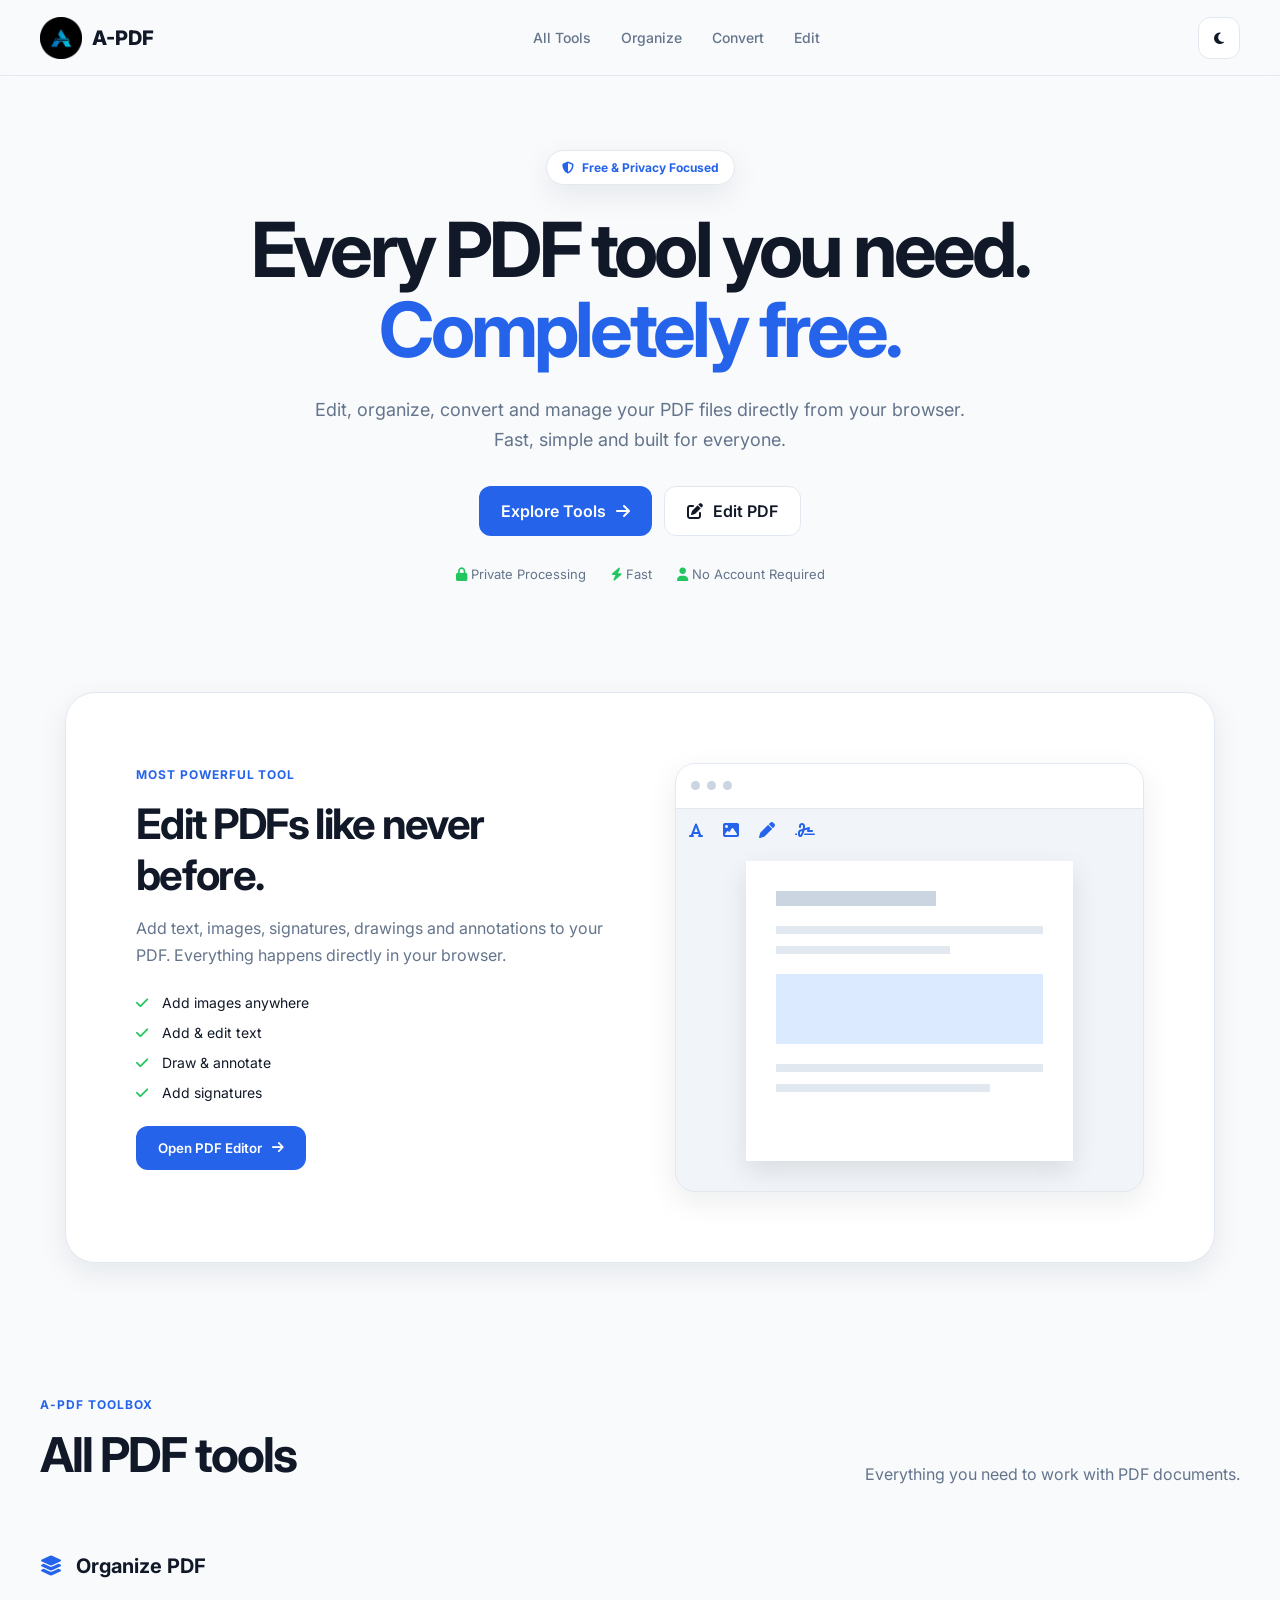
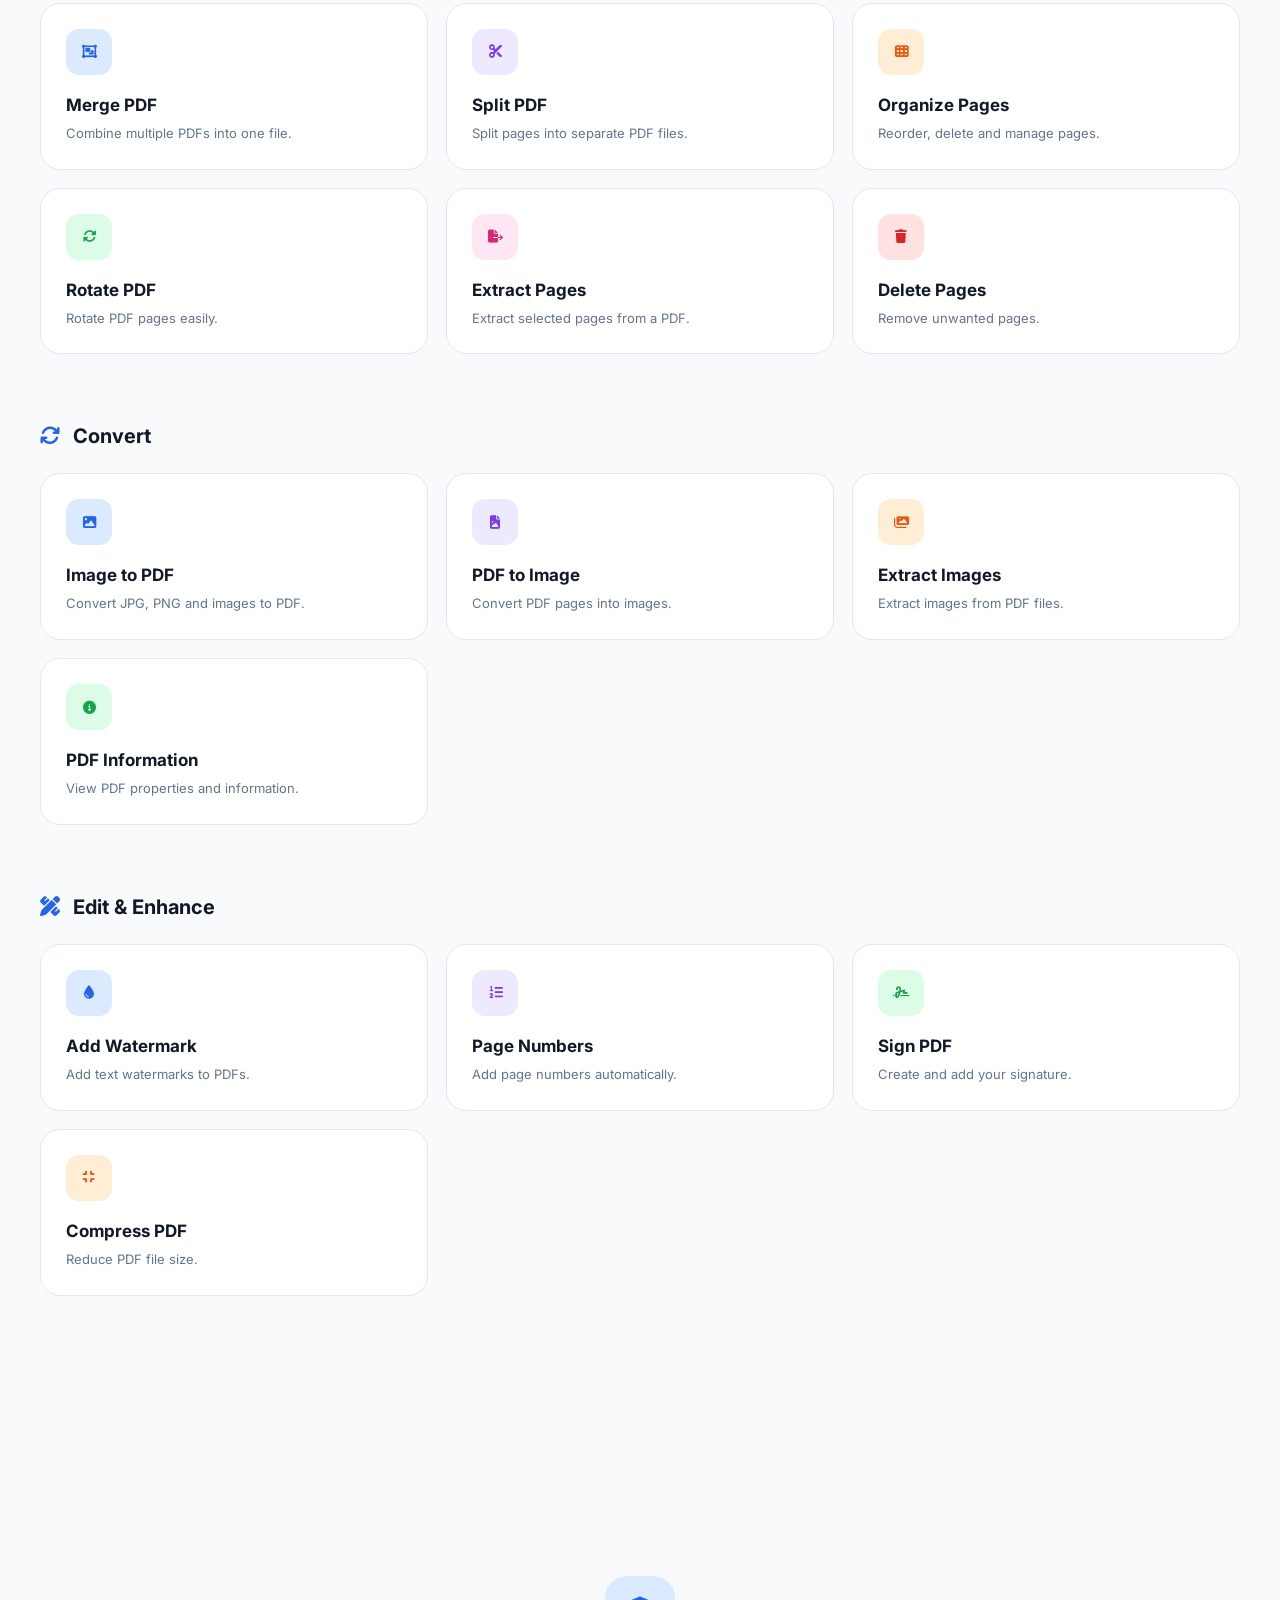
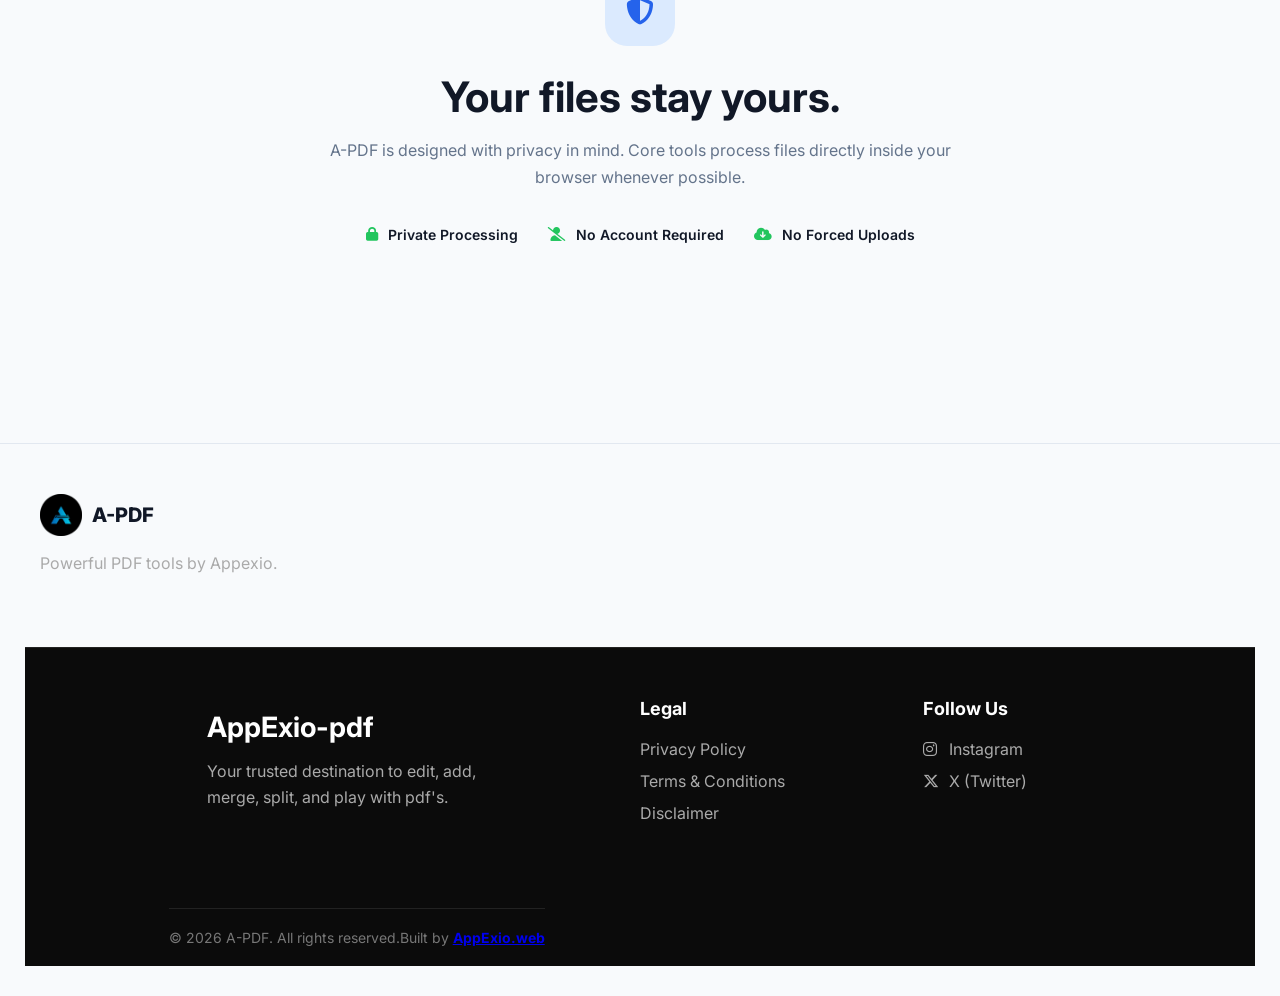
==== commit 05a2a6d5: "Update index.html" ====
--- a/index.html
+++ b/index.html
@@ -340,11 +340,10 @@
     <div class="footer-bottom">
       <span>© 2026 A-PDF. All rights reserved.</span>
       
-      <footer>
-        Built by <strong><a href="website-name">
+      <span>Built by <strong><a href="website-name">
       AppExio.web
     </a> </strong>
-      </footer>
+      </span>
       
     </div>
 
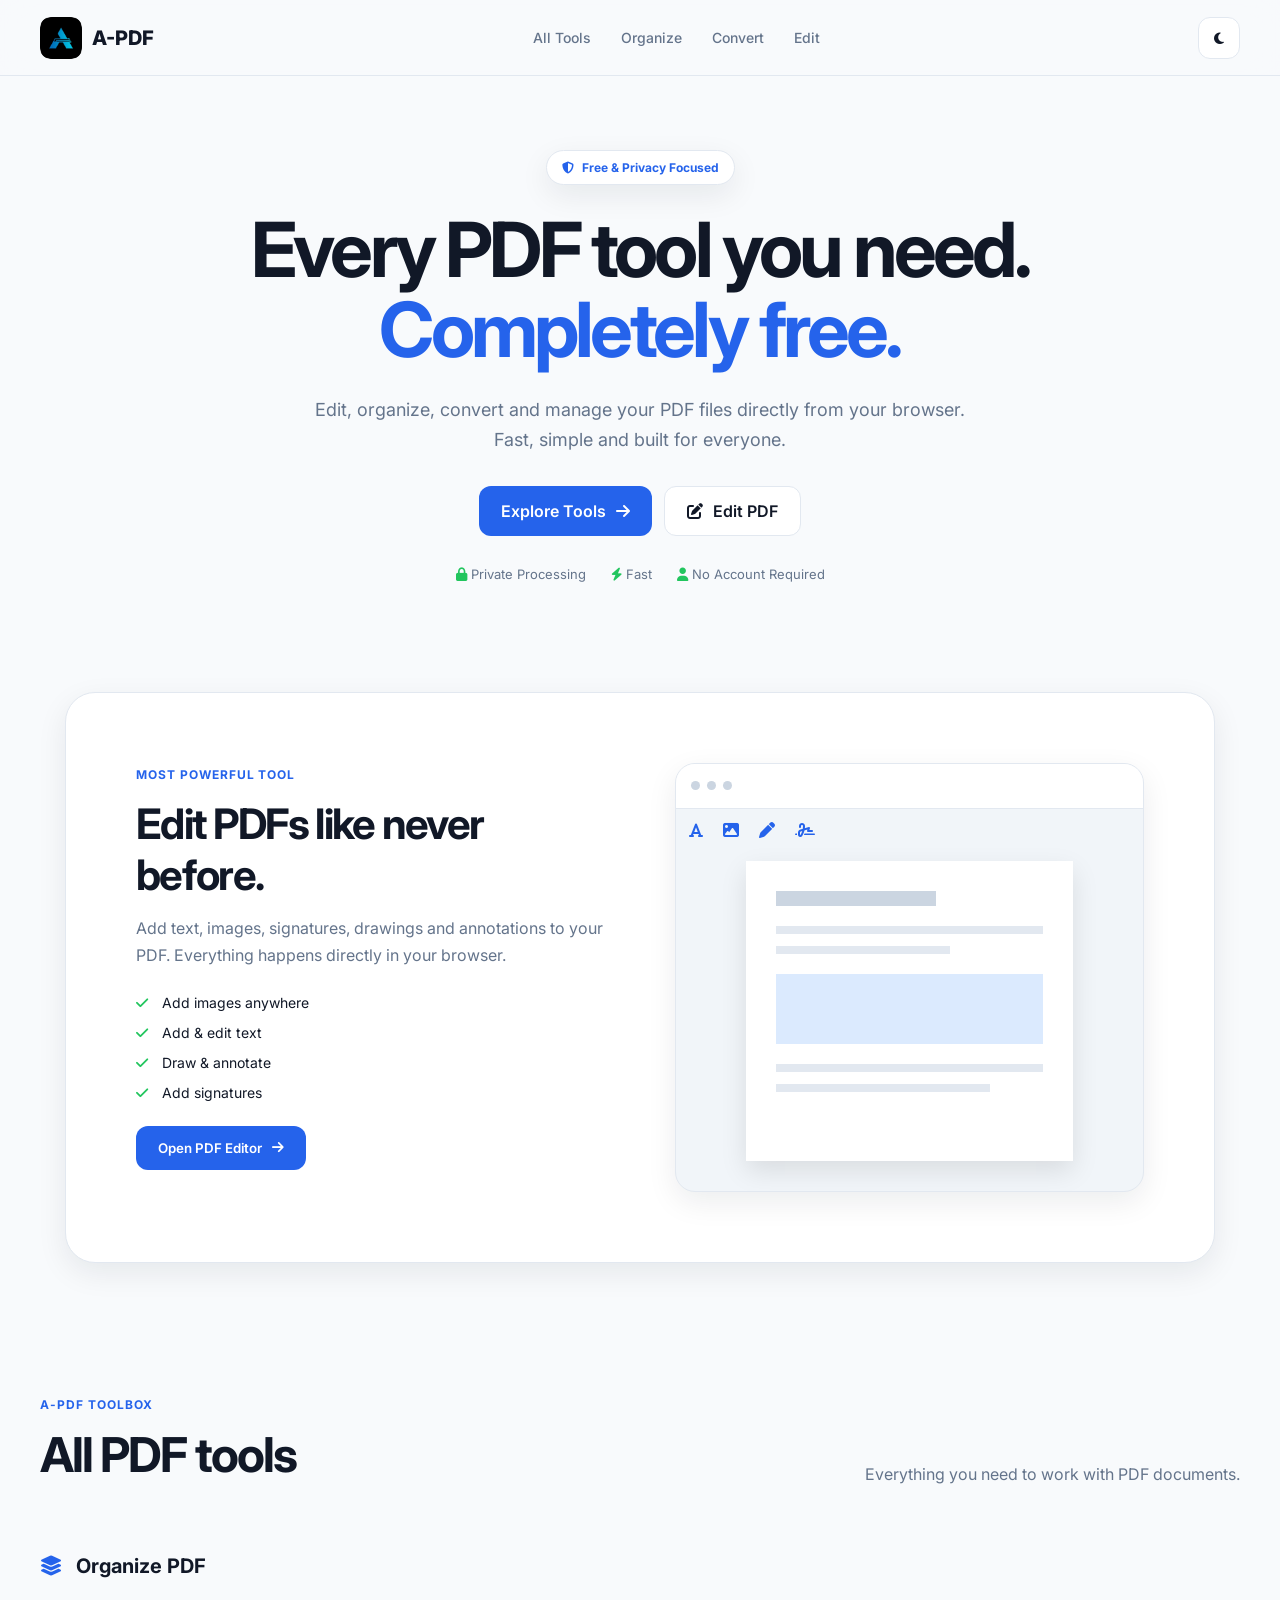
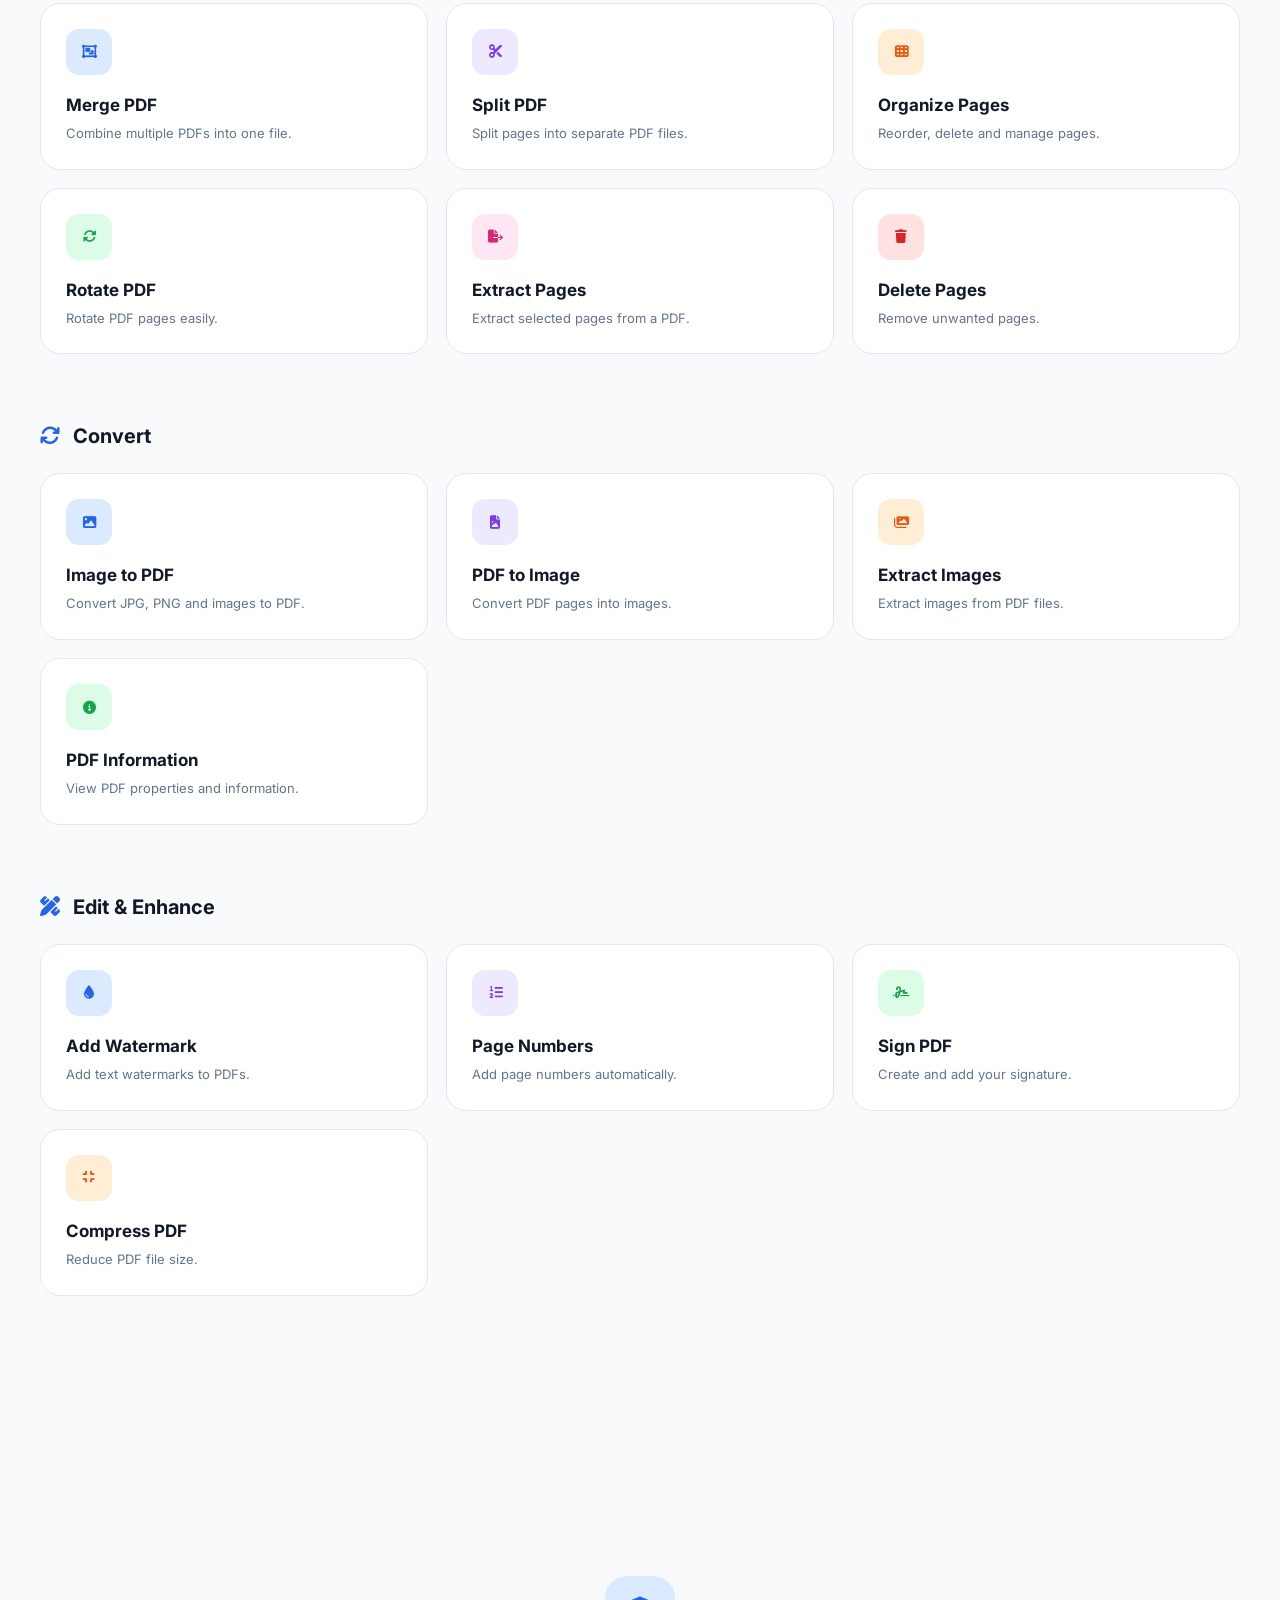
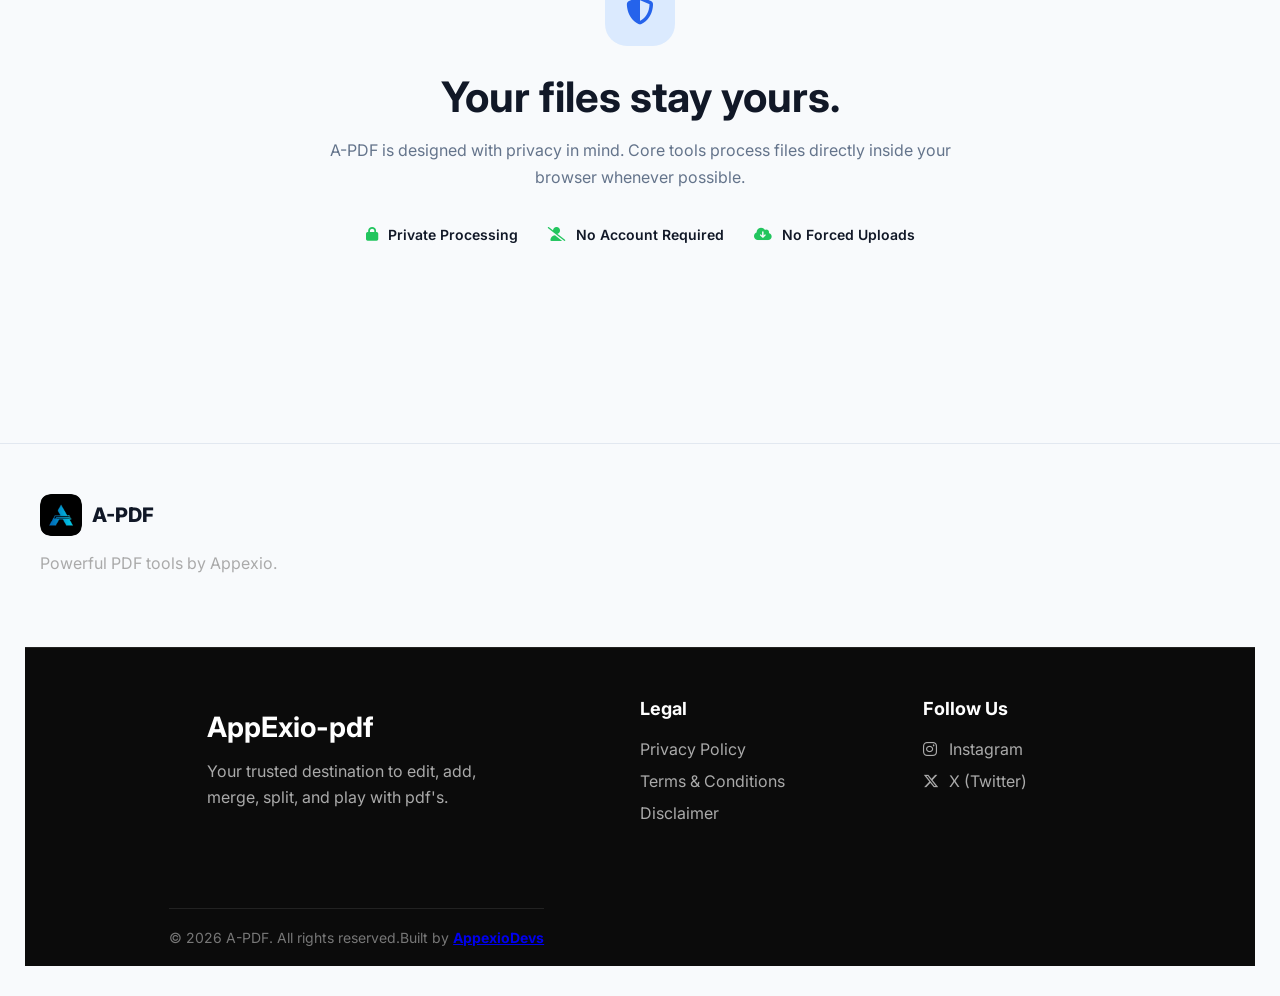
==== commit d1491e0d: "Update index.html" ====
--- a/index.html
+++ b/index.html
@@ -5,7 +5,7 @@
   <meta name="viewport" content="width=device-width, initial-scale=1.0">
 
   <title>A-PDF — Free Online PDF Tools</title>
-  <link rel="icon" type="image/png" href="logo.png">
+  <link rel="icon" type="image/png" href="favicon.png">
   <meta name="description" content="A-PDF by Appexio. Free, fast and private PDF tools to edit, merge, split, convert and organize PDFs.A fully organized and optimized free pdf editor, organize, add, delete pages, merge, extract pdfs.">
 
   <link rel="preconnect" href="https://fonts.googleapis.com">
@@ -341,7 +341,7 @@
       <span>© 2026 A-PDF. All rights reserved.</span>
       
       <span>Built by <strong><a href="website-name">
-      AppExio.web
+      AppexioDevs
     </a> </strong>
       </span>
       
